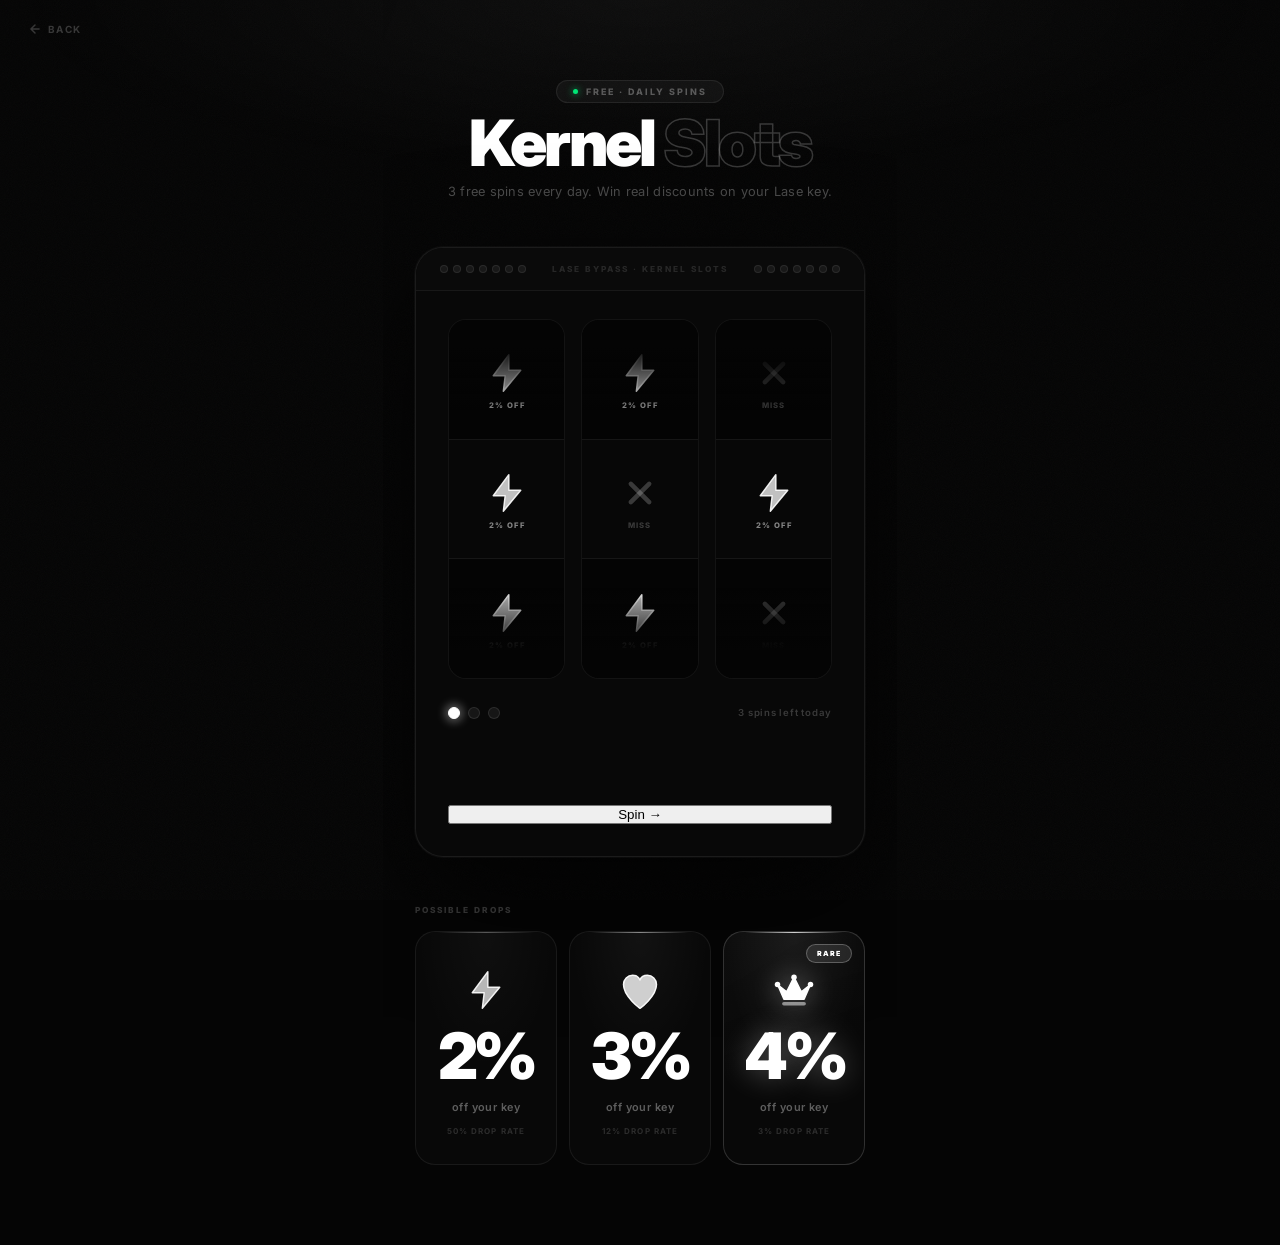
==== spin.html @ be1cb2c3 "Add files via upload" ====
<!DOCTYPE html>
<html lang="en">
<head>
  <meta charset="UTF-8"/>
  <meta name="viewport" content="width=device-width, initial-scale=1.0"/>
  <title>Lase Bypass — Daily Spin</title>
  <link rel="preconnect" href="https://fonts.googleapis.com"/>
  <link href="https://fonts.googleapis.com/css2?family=Inter:wght@300;400;500;600;700;800;900&display=swap" rel="stylesheet"/>
  <style>
    *,*::before,*::after{box-sizing:border-box;margin:0;padding:0}
    html,body{min-height:100vh;background:#050505;color:#fff;font-family:'Inter',sans-serif;overflow-x:hidden;
      display:flex;flex-direction:column;align-items:center}

    /* noise */
    body::before{content:'';position:fixed;inset:0;pointer-events:none;z-index:0;opacity:0.028;
      background-image:url("data:image/svg+xml,%3Csvg viewBox='0 0 200 200' xmlns='http://www.w3.org/2000/svg'%3E%3Cfilter id='n'%3E%3CfeTurbulence type='fractalNoise' baseFrequency='0.85' numOctaves='4' stitchTiles='stitch'/%3E%3C/filter%3E%3Crect width='100%25' height='100%25' filter='url(%23n)'/%3E%3C/svg%3E");
      background-size:160px}

    /* subtle top spotlight */
    body::after{content:'';position:fixed;top:0;left:0;right:0;height:50vh;pointer-events:none;z-index:0;
      background:radial-gradient(ellipse 50% 40% at 50% 0%,rgba(255,255,255,0.04) 0%,transparent 100%)}

    .back{position:fixed;top:22px;left:28px;z-index:100;font-size:0.62rem;font-weight:700;
      letter-spacing:0.14em;text-transform:uppercase;color:rgba(255,255,255,0.2);
      text-decoration:none;transition:color 0.2s;display:flex;align-items:center;gap:6px}
    .back:hover{color:#fff}

    .page{position:relative;z-index:1;width:100%;max-width:1000px;
      padding:80px 32px 80px;display:flex;flex-direction:column;align-items:center;gap:48px}

    /* ── HEADER ── */
    .hdr{text-align:center;display:flex;flex-direction:column;align-items:center;gap:10px}
    .hdr-eyebrow{display:inline-flex;align-items:center;gap:8px;
      background:rgba(255,255,255,0.04);border:1px solid rgba(255,255,255,0.08);
      border-radius:999px;padding:5px 16px;
      font-size:0.56rem;font-weight:800;letter-spacing:0.22em;text-transform:uppercase;color:rgba(255,255,255,0.3)}
    .hdr-dot{width:5px;height:5px;border-radius:50%;background:#00e676;
      box-shadow:0 0 7px rgba(0,230,118,0.9);animation:pulse 2s ease infinite}
    @keyframes pulse{0%,100%{opacity:1}50%{opacity:0.3}}
    .hdr-title{font-size:clamp(2.4rem,7vw,4rem);font-weight:900;letter-spacing:-0.05em;line-height:0.95;color:#fff}
    .hdr-title em{font-style:normal;color:transparent;-webkit-text-stroke:1.5px rgba(255,255,255,0.2)}
    .hdr-sub{font-size:0.8rem;color:rgba(255,255,255,0.28);font-weight:400;letter-spacing:0.02em}

    /* ── MACHINE ── */
    .machine{width:100%;background:#080808;border:1px solid rgba(255,255,255,0.08);
      border-radius:28px;overflow:hidden;
      box-shadow:0 0 0 1px rgba(255,255,255,0.03),0 40px 120px rgba(0,0,0,0.7)}

    /* top bar */
    .m-topbar{background:#0a0a0a;border-bottom:1px solid rgba(255,255,255,0.06);
      padding:16px 24px;display:flex;align-items:center;justify-content:space-between}
    .m-lights{display:flex;gap:5px}
    .ml{width:8px;height:8px;border-radius:50%;background:rgba(255,255,255,0.06);
      border:1px solid rgba(255,255,255,0.08);transition:all 0.12s}
    .ml.on{background:#fff;border-color:rgba(255,255,255,0.6);box-shadow:0 0 8px 2px rgba(255,255,255,0.35)}
    .m-topbar-name{font-size:0.52rem;font-weight:800;letter-spacing:0.24em;
      text-transform:uppercase;color:rgba(255,255,255,0.12)}

    /* reels */
    .m-reels-wrap{padding:28px 32px;position:relative}
    .m-reels{display:flex;gap:16px}

    .win-line{position:absolute;top:50%;left:24px;right:24px;height:1px;
      transform:translateY(-50%);pointer-events:none;z-index:10;opacity:0;transition:opacity 0.4s}
    .win-line::before,
    .win-line::after{content:'';position:absolute;inset:0}
    .win-line::before{background:linear-gradient(90deg,transparent,rgba(255,255,255,0.5),transparent)}
    .win-line::after{top:-1px;height:3px;
      background:linear-gradient(90deg,transparent,rgba(255,255,255,0.15),transparent);
      filter:blur(3px)}
    .machine.gwin .win-line{opacity:1}

    /* reel */
    .reel{flex:1;height:360px;background:#040404;
      border:1px solid rgba(255,255,255,0.06);border-radius:18px;overflow:hidden;position:relative}
    .reel::before{content:'';position:absolute;top:0;left:0;right:0;height:90px;
      background:linear-gradient(to bottom,#040404 30%,transparent);z-index:2;pointer-events:none}
    .reel::after{content:'';position:absolute;bottom:0;left:0;right:0;height:90px;
      background:linear-gradient(to top,#040404 30%,transparent);z-index:2;pointer-events:none}
    .reel-hl{position:absolute;top:50%;left:0;right:0;height:120px;transform:translateY(-50%);
      z-index:1;pointer-events:none;
      border-top:1px solid rgba(255,255,255,0.06);border-bottom:1px solid rgba(255,255,255,0.06);
      background:rgba(255,255,255,0.015)}
    .reel-strip{position:absolute;top:0;left:0;right:0;
      display:flex;flex-direction:column;will-change:transform}
    .symbol{height:120px;flex-shrink:0;display:flex;flex-direction:column;
      align-items:center;justify-content:center;gap:6px;padding:0 20px}
    .sym-icon{width:44px;height:44px;display:flex;align-items:center;justify-content:center}
    .sym-icon svg{width:100%;height:100%}
    .sym-txt{font-size:0.48rem;font-weight:800;letter-spacing:0.16em;
      text-transform:uppercase;color:rgba(255,255,255,0.2)}
    .symbol.win2 .sym-txt{color:rgba(255,255,255,0.5)}
    .symbol.win3 .sym-txt{color:rgba(255,255,255,0.5)}
    .symbol.win4 .sym-txt{color:#fff;text-shadow:0 0 10px rgba(255,255,255,0.5)}

    /* machine glow on win */
    .machine.gwin2{box-shadow:0 0 0 1px rgba(255,255,255,0.06),0 0 60px rgba(255,255,255,0.06),0 40px 120px rgba(0,0,0,0.7)}
    .machine.gwin3{box-shadow:0 0 0 1px rgba(255,255,255,0.08),0 0 80px rgba(255,255,255,0.08),0 40px 120px rgba(0,0,0,0.7)}
    .machine.gwin4{box-shadow:0 0 0 1px rgba(255,255,255,0.15),0 0 100px rgba(255,255,255,0.12),0 40px 120px rgba(0,0,0,0.7)}

    /* bottom panel */
    .m-bottom{padding:0 32px 32px;display:flex;flex-direction:column;gap:16px}
    .m-row{display:flex;align-items:center;justify-content:space-between}
    .pips{display:flex;gap:8px}
    .pip{width:12px;height:12px;border-radius:50%;
      background:rgba(255,255,255,0.06);border:1px solid rgba(255,255,255,0.1);transition:all 0.3s}
    .pip.used{background:rgba(255,255,255,0.03);border-color:rgba(255,255,255,0.04)}
    .pip.live{background:#fff;border-color:#fff;box-shadow:0 0 10px 3px rgba(255,255,255,0.35)}
    .m-spins-lbl{font-size:0.6rem;color:rgba(255,255,255,0.2);font-weight:600;letter-spacing:0.08em}

    /* result */
    .result-area{min-height:54px;display:flex;align-items:center;justify-content:center;
      gap:14px;flex-wrap:wrap;text-align:center}
    .res-msg{font-size:1.05rem;font-weight:900;letter-spacing:-0.02em;
      opacity:0;transform:translateY(8px) scale(0.95);
      transition:opacity 0.45s,transform 0.45s}
    .res-msg.show{opacity:1;transform:translateY(0) scale(1)}
    .res-msg.miss{color:rgba(255,255,255,0.22)}
    .res-msg.win2,.res-msg.win3{color:#fff}
    .res-msg.win4{color:#fff;text-shadow:0 0 20px rgba(255,255,255,0.5)}
    .res-code{font-size:0.7rem;font-weight:800;letter-spacing:0.16em;
      padding:7px 18px;border-radius:999px;cursor:pointer;
      border:1px solid rgba(255,255,255,0.2);background:rgba(255,255,255,0.06);
      color:#fff;display:none;opacity:0;transform:translateY(5px);
      transition:opacity 0.4s ease 0.25s,transform 0.4s ease 0.25s,background 0.2s}
    .res-code.show{opacity:1;transform:translateY(0);display:inline-block}
    .res-code:hover{background:rgba(255,255,255,0.12)}

    .res-hint{font-size:0.68rem;color:rgba(255,255,255,0.22);font-weight:500;
      text-align:center;line-height:1.6;display:none;margin-top:2px}
    .res-hint a{color:rgba(255,255,255,0.5);text-decoration:underline;text-underline-offset:3px}
    .res-hint a:hover{color:#fff}
    .res-hint.show{display:block}width:100%;padding:18px;background:#fff;color:#000;border:none;
      border-radius:16px;font-family:'Inter',sans-serif;font-size:0.82rem;font-weight:900;
      letter-spacing:0.12em;text-transform:uppercase;cursor:pointer;
      position:relative;overflow:hidden;
      box-shadow:0 0 30px rgba(255,255,255,0.15);
      transition:opacity 0.2s,transform 0.2s,box-shadow 0.2s;
      animation:btnpulse 3s ease-in-out infinite}
    @keyframes btnpulse{0%,100%{box-shadow:0 0 30px rgba(255,255,255,0.1)}50%{box-shadow:0 0 50px rgba(255,255,255,0.22)}}
    .spin-btn::after{content:'';position:absolute;top:0;left:-100%;width:60%;height:100%;
      background:linear-gradient(90deg,transparent,rgba(0,0,0,0.06),transparent);
      transform:skewX(-20deg);transition:left 0.5s}
    .spin-btn:hover:not(:disabled)::after{left:160%}
    .spin-btn:hover:not(:disabled){transform:translateY(-2px);box-shadow:0 10px 40px rgba(255,255,255,0.25);animation:none}
    .spin-btn:active:not(:disabled){transform:scale(0.98)}
    .spin-btn:disabled{opacity:0.15;cursor:not-allowed;animation:none}

    /* ── DROPS ── */
    .drops{width:100%}
    .drops-lbl{font-size:0.52rem;font-weight:800;letter-spacing:0.24em;text-transform:uppercase;
      color:rgba(255,255,255,0.18);margin-bottom:16px}
    .drops-grid{display:grid;grid-template-columns:repeat(3,1fr);gap:12px}

    .dcard{position:relative;overflow:hidden;border-radius:20px;
      background:#080808;border:1px solid rgba(255,255,255,0.07);
      padding:36px 20px 28px;display:flex;flex-direction:column;align-items:center;gap:12px;
      transition:transform 0.35s cubic-bezier(0.16,1,0.3,1),border-color 0.3s,box-shadow 0.3s;
      cursor:default}
    .dcard:hover{transform:translateY(-6px)}

    /* top glow line */
    .dcard::before{content:'';position:absolute;top:0;left:15%;right:15%;height:1px;border-radius:999px}
    /* inner radial glow */
    .dcard::after{content:'';position:absolute;top:0;left:0;right:0;height:140px;pointer-events:none;opacity:0.6}

    /* tier 1 — common */
    .dcard-1::before{background:linear-gradient(90deg,transparent,rgba(255,255,255,0.3),transparent)}
    .dcard-1::after{background:radial-gradient(ellipse at 50% 0%,rgba(255,255,255,0.05) 0%,transparent 70%)}
    .dcard-1:hover{border-color:rgba(255,255,255,0.18);box-shadow:0 20px 60px rgba(255,255,255,0.04)}

    /* tier 2 — uncommon */
    .dcard-2::before{background:linear-gradient(90deg,transparent,rgba(255,255,255,0.5),transparent)}
    .dcard-2::after{background:radial-gradient(ellipse at 50% 0%,rgba(255,255,255,0.07) 0%,transparent 70%)}
    .dcard-2:hover{border-color:rgba(255,255,255,0.24);box-shadow:0 20px 60px rgba(255,255,255,0.06)}

    /* tier 3 — rare */
    .dcard-3{border-color:rgba(255,255,255,0.16);
      background:linear-gradient(160deg,rgba(255,255,255,0.04) 0%,#080808 55%)}
    .dcard-3::before{background:linear-gradient(90deg,transparent,rgba(255,255,255,0.8),transparent)}
    .dcard-3::after{background:radial-gradient(ellipse at 50% 0%,rgba(255,255,255,0.1) 0%,transparent 70%)}
    .dcard-3:hover{border-color:rgba(255,255,255,0.4);box-shadow:0 20px 80px rgba(255,255,255,0.1)}

    .rare-pill{position:absolute;top:12px;right:12px;z-index:2;
      font-size:0.44rem;font-weight:900;letter-spacing:0.14em;text-transform:uppercase;
      color:#fff;background:rgba(255,255,255,0.1);border:1px solid rgba(255,255,255,0.25);
      border-radius:999px;padding:4px 10px}

    .d-icon{position:relative;z-index:1;width:44px;height:44px;
      display:flex;align-items:center;justify-content:center}
    .d-icon svg{width:100%;height:100%}
    .dcard-3 .d-icon{filter:drop-shadow(0 0 14px rgba(255,255,255,0.4))}

    .d-pct{font-size:4rem;font-weight:900;letter-spacing:-0.07em;line-height:1;
      color:#fff;position:relative;z-index:1}
    .dcard-3 .d-pct{text-shadow:0 0 30px rgba(255,255,255,0.3)}

    .d-lbl{font-size:0.68rem;font-weight:600;color:rgba(255,255,255,0.35);
      letter-spacing:0.04em;position:relative;z-index:1}
    .d-odds{font-size:0.5rem;font-weight:700;letter-spacing:0.14em;text-transform:uppercase;
      color:rgba(255,255,255,0.15);position:relative;z-index:1}

    /* ── TOAST ── */
    .toast{position:fixed;bottom:28px;left:50%;transform:translateX(-50%) translateY(16px);
      background:#0d0d0d;border:1px solid rgba(255,255,255,0.1);
      backdrop-filter:blur(20px);border-radius:999px;padding:10px 26px;
      font-size:0.7rem;font-weight:700;color:#fff;letter-spacing:0.08em;
      opacity:0;transition:opacity 0.3s,transform 0.3s;pointer-events:none;z-index:999}
    .toast.show{opacity:1;transform:translateX(-50%) translateY(0)}

    /* ── BURST ── */
    .burst{position:fixed;inset:0;pointer-events:none;z-index:500;overflow:hidden}
    .bp{position:absolute;border-radius:50%;
      animation:bpanim 1s ease forwards}
    @keyframes bpanim{0%{opacity:1;transform:translate(0,0) scale(1)}100%{opacity:0;transform:translate(var(--dx),var(--dy)) scale(0)}}
  </style>
</head>
<body>

<a href="index.html" class="back">
  <svg width="14" height="14" viewBox="0 0 24 24" fill="none" stroke="currentColor" stroke-width="2.5" stroke-linecap="round"><path d="M19 12H5M5 12l7-7M5 12l7 7"/></svg>
  Back
</a>
<div class="toast" id="toast"></div>
<div class="burst" id="burst"></div>

<div class="page">

  <div class="hdr">
    <div class="hdr-eyebrow"><span class="hdr-dot"></span>Free · Daily Spins</div>
    <div class="hdr-title">Kernel <em>Slots</em></div>
    <div class="hdr-sub">3 free spins every day. Win real discounts on your Lase key.</div>
  </div>

  <div class="machine" id="machine" style="max-width:860px;width:100%">
    <div class="m-topbar">
      <div class="m-lights" id="lb1">
        <div class="ml"></div><div class="ml"></div><div class="ml"></div>
        <div class="ml"></div><div class="ml"></div><div class="ml"></div><div class="ml"></div>
      </div>
      <div class="m-topbar-name">Lase Bypass · Kernel Slots</div>
      <div class="m-lights" id="lb2">
        <div class="ml"></div><div class="ml"></div><div class="ml"></div>
        <div class="ml"></div><div class="ml"></div><div class="ml"></div><div class="ml"></div>
      </div>
    </div>

    <div class="m-reels-wrap">
      <div class="win-line"></div>
      <div class="m-reels" id="reelsRow"></div>
    </div>

    <div class="m-bottom">
      <div class="m-row">
        <div class="pips" id="pips"></div>
        <div class="m-spins-lbl" id="spinsLbl">3 spins left today</div>
      </div>
      <div class="result-area">
        <div class="res-msg" id="resMsg"></div>
        <div class="res-code" id="resCode" onclick="copyCode()"></div>
        <div class="res-hint" id="resHint"></div>
      </div>
      <button class="spin-btn" id="spinBtn" disabled>Spin →</button>
    </div>
  </div>

  <!-- drops -->
  <div class="drops">
    <div class="drops-lbl">Possible Drops</div>
    <div class="drops-grid">

      <div class="dcard dcard-1">
        <div class="d-icon">
          <svg viewBox="0 0 24 24" fill="none">
            <path d="M13 2L4.5 13.5H11L10 22L19.5 10.5H13Z" fill="rgba(255,255,255,0.7)" stroke="rgba(255,255,255,0.9)" stroke-width="0.8" stroke-linejoin="round"/>
          </svg>
        </div>
        <div class="d-pct">2%</div>
        <div class="d-lbl">off your key</div>
        <div class="d-odds">50% drop rate</div>
      </div>

      <div class="dcard dcard-2">
        <div class="d-icon">
          <svg viewBox="0 0 24 24" fill="none">
            <path d="M12 22C12 22 3 15.5 3 9C3 6.2 5.2 4 8 4C10 4 11.5 5.2 12 6.5C12.5 5.2 14 4 16 4C18.8 4 21 6.2 21 9C21 15.5 12 22 12 22Z" fill="rgba(255,255,255,0.8)" stroke="rgba(255,255,255,0.95)" stroke-width="0.8" stroke-linejoin="round"/>
          </svg>
        </div>
        <div class="d-pct">3%</div>
        <div class="d-lbl">off your key</div>
        <div class="d-odds">12% drop rate</div>
      </div>

      <div class="dcard dcard-3">
        <div class="rare-pill">Rare</div>
        <div class="d-icon">
          <svg viewBox="0 0 24 24" fill="none">
            <path d="M3 9L6.5 17H17.5L21 9L16 13L12 5L8 13L3 9Z" fill="#fff" stroke="#fff" stroke-width="0.8" stroke-linejoin="round"/>
            <rect x="5.5" y="18.5" width="13" height="2" rx="1" fill="rgba(255,255,255,0.5)"/>
            <circle cx="3" cy="9" r="1.5" fill="#fff"/>
            <circle cx="21" cy="9" r="1.5" fill="#fff"/>
            <circle cx="12" cy="5" r="1.5" fill="#fff"/>
          </svg>
        </div>
        <div class="d-pct">4%</div>
        <div class="d-lbl">off your key</div>
        <div class="d-odds">3% drop rate</div>
      </div>

    </div>
  </div>

</div>

<script>
const KEY='lase_slot_v4',MAX=3,SH=120;
const CODES={win2:'LASE2-',win3:'LASE3-',win4:'LASE4-'};

function genCode(type){
  const chars='ABCDEFGHJKLMNPQRSTUVWXYZ23456789';
  let id='';for(let i=0;i<6;i++)id+=chars[Math.floor(Math.random()*chars.length)];
  return CODES[type]+id;
}

/* SVG icons */
const ICO={
  miss:'<svg viewBox="0 0 24 24" fill="none" width="30" height="30"><line x1="7" y1="7" x2="17" y2="17" stroke="rgba(255,255,255,0.2)" stroke-width="2.5" stroke-linecap="round"/><line x1="17" y1="7" x2="7" y2="17" stroke="rgba(255,255,255,0.2)" stroke-width="2.5" stroke-linecap="round"/></svg>',
  win2:'<svg viewBox="0 0 24 24" fill="none" width="32" height="32"><path d="M13 2L4.5 13.5H11L10 22L19.5 10.5H13Z" fill="rgba(255,255,255,0.75)" stroke="rgba(255,255,255,0.9)" stroke-width="0.8" stroke-linejoin="round"/></svg>',
  win3:'<svg viewBox="0 0 24 24" fill="none" width="32" height="32"><path d="M12 22C12 22 3 15.5 3 9C3 6.2 5.2 4 8 4C10 4 11.5 5.2 12 6.5C12.5 5.2 14 4 16 4C18.8 4 21 6.2 21 9C21 15.5 12 22 12 22Z" fill="rgba(255,255,255,0.8)" stroke="rgba(255,255,255,0.95)" stroke-width="0.8" stroke-linejoin="round"/></svg>',
  win4:'<svg viewBox="0 0 24 24" fill="none" width="36" height="36"><path d="M3 9L6.5 17H17.5L21 9L16 13L12 5L8 13L3 9Z" fill="#fff" stroke="#fff" stroke-width="0.8" stroke-linejoin="round"/><rect x="5.5" y="18.5" width="13" height="2" rx="1" fill="rgba(255,255,255,0.5)"/><circle cx="3" cy="9" r="1.5" fill="#fff"/><circle cx="21" cy="9" r="1.5" fill="#fff"/><circle cx="12" cy="5" r="1.5" fill="#fff"/></svg>'
};

const SYMS=[
  {type:'miss',ico:ICO.miss,txt:'Miss',  w:35},
  {type:'win2',ico:ICO.win2,txt:'2% OFF',w:50},
  {type:'win3',ico:ICO.win3,txt:'3% OFF',w:12},
  {type:'win4',ico:ICO.win4,txt:'4% OFF',w:3},
];

function pick(){
  const t=SYMS.reduce((s,x)=>s+x.w,0);let r=Math.random()*t;
  for(const s of SYMS){r-=s.w;if(r<=0)return s;}return SYMS[0];
}
function mkStrip(fc=null){
  const a=[];for(let i=0;i<34;i++)a.push(pick());
  if(fc)a[17]=fc;return a;
}
function getState(){
  const today=new Date().toDateString(),raw=localStorage.getItem(KEY);
  if(raw){const d=JSON.parse(raw);if(d.date===today)return d;}
  const s={date:today,spinsUsed:0};localStorage.setItem(KEY,JSON.stringify(s));return s;
}
function save(s){localStorage.setItem(KEY,JSON.stringify(s));}

const machine=document.getElementById('machine');
const reelsRow=document.getElementById('reelsRow');
const spinBtn=document.getElementById('spinBtn');
const pipsEl=document.getElementById('pips');
const spinsLbl=document.getElementById('spinsLbl');
const lb1=document.getElementById('lb1');
const lb2=document.getElementById('lb2');
let reelEls=[],spinning=false,lastCode=null;

function mkSymEl(sym){
  const el=document.createElement('div');el.className=`symbol ${sym.type}`;
  el.innerHTML=`<div class="sym-icon">${sym.ico}</div><div class="sym-txt">${sym.txt}</div>`;
  return el;
}

function buildReels(){
  reelsRow.innerHTML='';reelEls=[];
  for(let r=0;r<3;r++){
    const reel=document.createElement('div');reel.className='reel';
    reel.innerHTML='<div class="reel-hl"></div>';
    const strip=document.createElement('div');strip.className='reel-strip';
    mkStrip().forEach(s=>strip.appendChild(mkSymEl(s)));
    reel.appendChild(strip);reelsRow.appendChild(reel);reelEls.push(strip);
  }
}

function spinReel(idx,fc,delay){
  return new Promise(res=>{
    const strip=reelEls[idx];
    const s=mkStrip(fc);
    strip.innerHTML='';s.forEach(sym=>strip.appendChild(mkSymEl(sym)));
    strip.style.transition='none';strip.style.transform='translateY(0)';
    const endY=-(16*SH);
    setTimeout(()=>{
      strip.style.transition=`transform ${1.55+idx*0.3}s cubic-bezier(0.1,0.85,0.2,1)`;
      strip.style.transform=`translateY(${endY}px)`;
      setTimeout(res,(1.55+idx*0.3)*1000+120);
    },delay);
  });
}

function allLights(on){
  [lb1,lb2].forEach(bar=>{
    bar.querySelectorAll('.ml').forEach((l,i)=>{
      l.className='ml'+(on?' on':'');
    });
  });
}
function chaseLights(speed=80){
  let f=0;
  const lights=[...lb1.querySelectorAll('.ml'),...lb2.querySelectorAll('.ml')];
  return setInterval(()=>{
    lights.forEach((l,i)=>{l.className='ml'+(i===f%lights.length?' on':'')});f++;
  },speed);
}

async function doSpin(){
  if(spinning)return;
  const st=getState();if(st.spinsUsed>=MAX)return;
  spinning=true;spinBtn.disabled=true;
  machine.className='machine';
  const rm=document.getElementById('resMsg'),rc=document.getElementById('resCode');
  rm.className='res-msg';rm.textContent='';
  rc.className='res-code';rc.style.display='none';lastCode=null;
  const rh=document.getElementById('resHint');rh.className='res-hint';
  allLights(false);

  const result=pick(),isWin=result.type!=='miss';
  const centers=[0,1,2].map(i=>{
    if(isWin)return result;
    const others=SYMS.filter(s=>s.type!=='miss');
    return i===0?SYMS[0]:others[i%others.length];
  });
  if(!isWin){centers[0]=SYMS[0];centers[1]=SYMS[1];centers[2]=SYMS[0];}

  buildReels();
  const li=chaseLights(90);

  await Promise.all([spinReel(0,centers[0],0),spinReel(1,centers[1],200),spinReel(2,centers[2],400)]);
  clearInterval(li);

  if(isWin){allLights(true);}else{allLights(false);}

  st.spinsUsed++;save(st);updateUI(st);
  showResult(result,isWin);spinning=false;
}

function showResult(sym,isWin){
  const rm=document.getElementById('resMsg'),rc=document.getElementById('resCode');
  if(!isWin){
    rm.className='res-msg miss';rm.textContent='No match — spin again';
  } else {
    const pct=sym.type==='win2'?'2%':sym.type==='win3'?'3%':'4%';
    rm.className=`res-msg ${sym.type}`;rm.textContent=`You won ${pct} off your key!`;
    machine.classList.add(`g${sym.type}`);
    lastCode=genCode(sym.type);
    // Save to localStorage so pricing page can read it
    const discount=sym.type==='win2'?2:sym.type==='win3'?3:4;
    localStorage.setItem('lase_coupon',JSON.stringify({code:lastCode,discount,ts:Date.now()}));
    rc.className=`res-code show`;rc.style.display='inline-block';
    rc.textContent=`${lastCode} — copy`;
    const rh=document.getElementById('resHint');
    rh.className='res-hint show';
    rh.innerHTML=`Code saved! Go to <a href="index.html#pricing">Pricing</a> and apply it at checkout — valid 24h.`;
    burst();
  }
  setTimeout(()=>rm.classList.add('show'),60);
}

function burst(){
  const B=document.getElementById('burst');B.innerHTML='';
  const cx=window.innerWidth/2,cy=window.innerHeight*0.42;
  for(let i=0;i<40;i++){
    const p=document.createElement('div');p.className='bp';
    const a=(i/40)*360,d=100+Math.random()*160;
    const sz=3+Math.random()*5;
    p.style.cssText=`left:${cx}px;top:${cy}px;width:${sz}px;height:${sz}px;
      background:rgba(255,255,255,${0.4+Math.random()*0.4});
      --dx:${Math.cos(a*Math.PI/180)*d}px;--dy:${Math.sin(a*Math.PI/180)*d}px;
      animation-delay:${Math.random()*0.06}s`;
    B.appendChild(p);
  }
  setTimeout(()=>B.innerHTML='',1100);
}

function copyCode(){
  if(!lastCode)return;
  navigator.clipboard.writeText(lastCode).then(()=>{
    const t=document.getElementById('toast');
    t.textContent=`✓  ${lastCode} copied`;t.classList.add('show');
    setTimeout(()=>t.classList.remove('show'),2200);
  });
}

function updateUI(st){
  const left=MAX-st.spinsUsed;
  spinBtn.disabled=left<=0||spinning;
  pipsEl.innerHTML='';
  for(let i=0;i<MAX;i++){
    const d=document.createElement('div');
    d.className='pip'+(i<st.spinsUsed?' used':i===st.spinsUsed?' live':'');
    pipsEl.appendChild(d);
  }
  spinsLbl.textContent=left>0?`${left} spin${left!==1?'s':''} left today`:'Come back tomorrow';
}

buildReels();
const s0=getState();updateUI(s0);
spinBtn.addEventListener('click',doSpin);
</script>
</body>
</html>
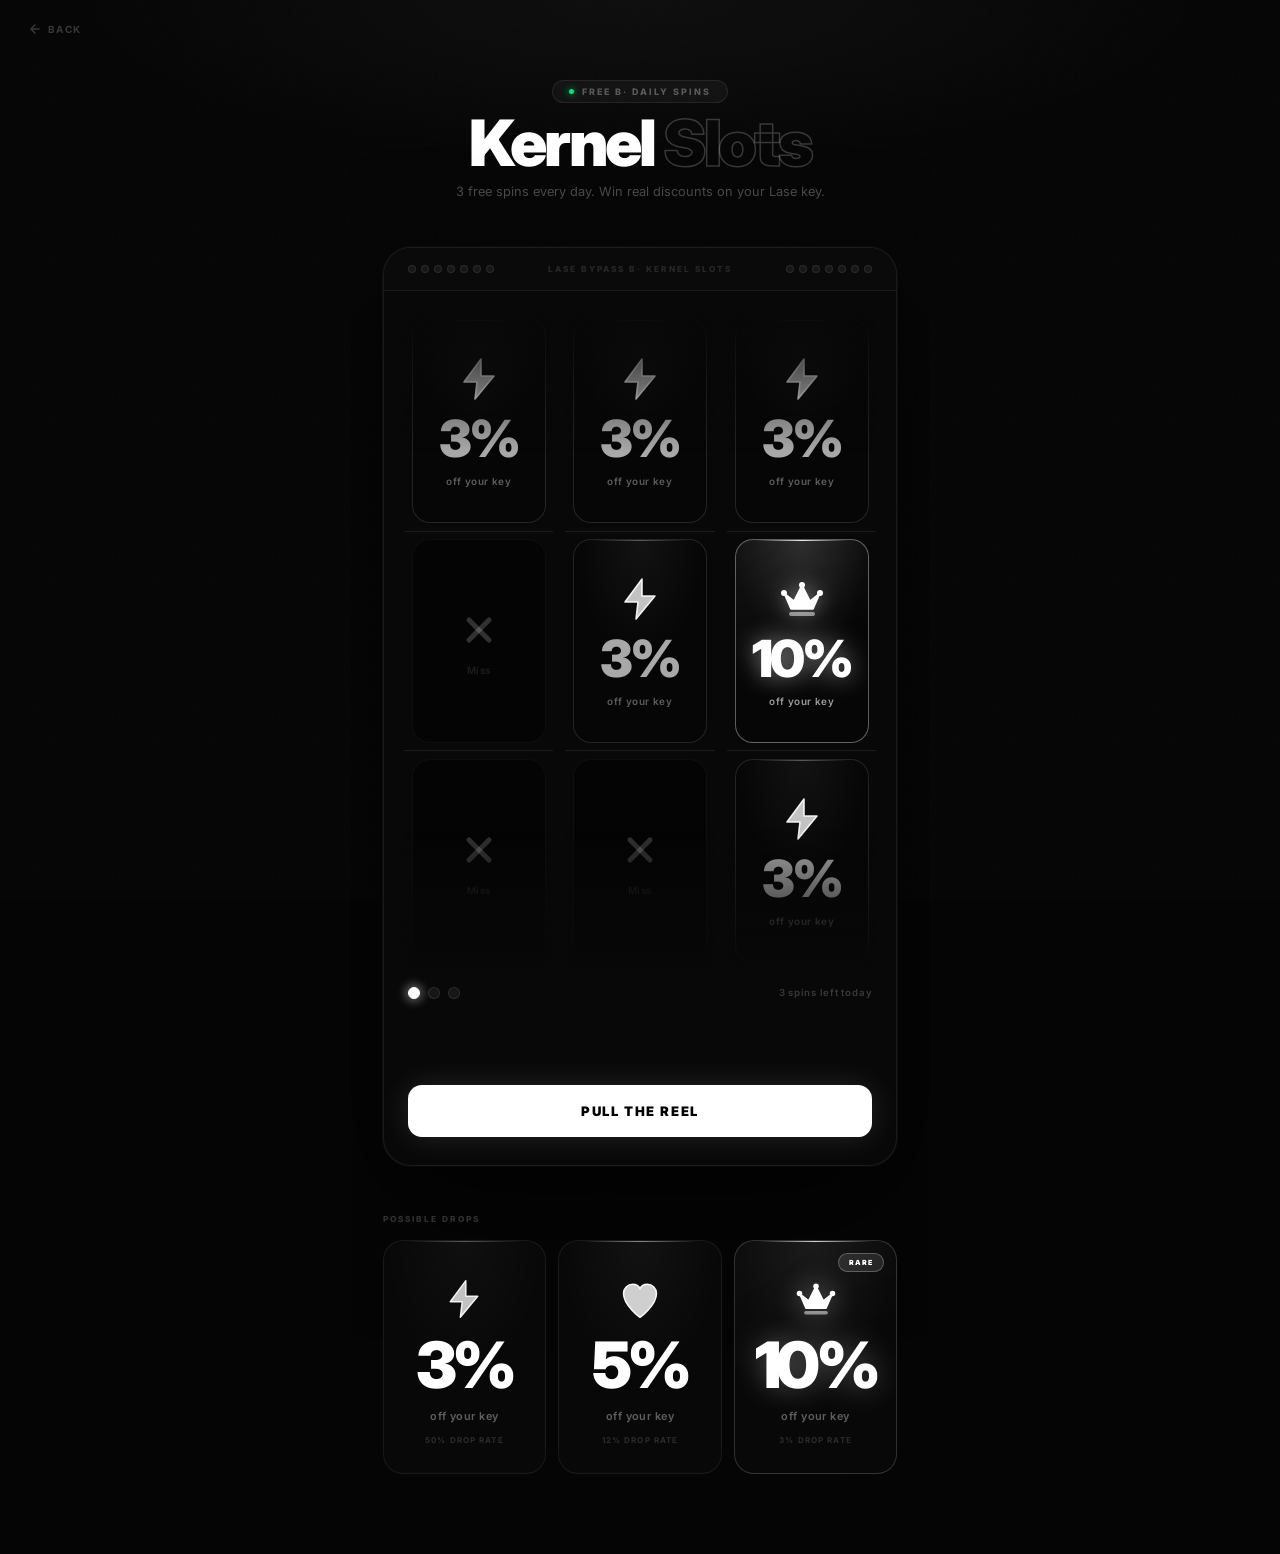
==== commit 423654b9: "Add files via upload" ====
--- a/spin.html
+++ b/spin.html
@@ -1,52 +1,46 @@
-<!DOCTYPE html>
+﻿<!DOCTYPE html>
 <html lang="en">
 <head>
   <meta charset="UTF-8"/>
   <meta name="viewport" content="width=device-width, initial-scale=1.0"/>
-  <title>Lase Bypass — Daily Spin</title>
+  <title>Lase Bypass β€” Daily Spin</title>
   <link rel="preconnect" href="https://fonts.googleapis.com"/>
   <link href="https://fonts.googleapis.com/css2?family=Inter:wght@300;400;500;600;700;800;900&display=swap" rel="stylesheet"/>
   <style>
     *,*::before,*::after{box-sizing:border-box;margin:0;padding:0}
-    html,body{min-height:100vh;background:#050505;color:#fff;font-family:'Inter',sans-serif;overflow-x:hidden;
-      display:flex;flex-direction:column;align-items:center}
-
-    /* noise */
+    html,body{min-height:100vh;background:#050505;color:#fff;font-family:'Inter',sans-serif;
+      overflow-x:hidden;display:flex;flex-direction:column;align-items:center}
     body::before{content:'';position:fixed;inset:0;pointer-events:none;z-index:0;opacity:0.028;
       background-image:url("data:image/svg+xml,%3Csvg viewBox='0 0 200 200' xmlns='http://www.w3.org/2000/svg'%3E%3Cfilter id='n'%3E%3CfeTurbulence type='fractalNoise' baseFrequency='0.85' numOctaves='4' stitchTiles='stitch'/%3E%3C/filter%3E%3Crect width='100%25' height='100%25' filter='url(%23n)'/%3E%3C/svg%3E");
       background-size:160px}
-
-    /* subtle top spotlight */
     body::after{content:'';position:fixed;top:0;left:0;right:0;height:50vh;pointer-events:none;z-index:0;
       background:radial-gradient(ellipse 50% 40% at 50% 0%,rgba(255,255,255,0.04) 0%,transparent 100%)}
-
     .back{position:fixed;top:22px;left:28px;z-index:100;font-size:0.62rem;font-weight:700;
       letter-spacing:0.14em;text-transform:uppercase;color:rgba(255,255,255,0.2);
       text-decoration:none;transition:color 0.2s;display:flex;align-items:center;gap:6px}
     .back:hover{color:#fff}
-
-    .page{position:relative;z-index:1;width:100%;max-width:1000px;
+    .page{position:relative;z-index:1;width:100%;max-width:960px;
       padding:80px 32px 80px;display:flex;flex-direction:column;align-items:center;gap:48px}
-
-    /* ── HEADER ── */
     .hdr{text-align:center;display:flex;flex-direction:column;align-items:center;gap:10px}
     .hdr-eyebrow{display:inline-flex;align-items:center;gap:8px;
       background:rgba(255,255,255,0.04);border:1px solid rgba(255,255,255,0.08);
-      border-radius:999px;padding:5px 16px;
-      font-size:0.56rem;font-weight:800;letter-spacing:0.22em;text-transform:uppercase;color:rgba(255,255,255,0.3)}
+      border-radius:999px;padding:5px 16px;font-size:0.56rem;font-weight:800;
+      letter-spacing:0.22em;text-transform:uppercase;color:rgba(255,255,255,0.3)}
     .hdr-dot{width:5px;height:5px;border-radius:50%;background:#00e676;
       box-shadow:0 0 7px rgba(0,230,118,0.9);animation:pulse 2s ease infinite}
     @keyframes pulse{0%,100%{opacity:1}50%{opacity:0.3}}
-    .hdr-title{font-size:clamp(2.4rem,7vw,4rem);font-weight:900;letter-spacing:-0.05em;line-height:0.95;color:#fff}
+    .hdr-title{font-size:clamp(2.4rem,7vw,4rem);font-weight:900;letter-spacing:-0.05em;
+      line-height:0.95;color:#fff}
     .hdr-title em{font-style:normal;color:transparent;-webkit-text-stroke:1.5px rgba(255,255,255,0.2)}
-    .hdr-sub{font-size:0.8rem;color:rgba(255,255,255,0.28);font-weight:400;letter-spacing:0.02em}
-
-    /* ── MACHINE ── */
+    .hdr-sub{font-size:0.8rem;color:rgba(255,255,255,0.28);font-weight:400}
+
+
+    /* MACHINE */
     .machine{width:100%;background:#080808;border:1px solid rgba(255,255,255,0.08);
       border-radius:28px;overflow:hidden;
-      box-shadow:0 0 0 1px rgba(255,255,255,0.03),0 40px 120px rgba(0,0,0,0.7)}
-
-    /* top bar */
+      box-shadow:0 0 0 1px rgba(255,255,255,0.03),0 40px 120px rgba(0,0,0,0.7);
+      transition:box-shadow 0.5s}
+    .machine.gwin{box-shadow:0 0 0 1px rgba(255,255,255,0.1),0 0 80px rgba(255,255,255,0.08),0 40px 120px rgba(0,0,0,0.7)}
     .m-topbar{background:#0a0a0a;border-bottom:1px solid rgba(255,255,255,0.06);
       padding:16px 24px;display:flex;align-items:center;justify-content:space-between}
     .m-lights{display:flex;gap:5px}
@@ -55,86 +49,94 @@
     .ml.on{background:#fff;border-color:rgba(255,255,255,0.6);box-shadow:0 0 8px 2px rgba(255,255,255,0.35)}
     .m-topbar-name{font-size:0.52rem;font-weight:800;letter-spacing:0.24em;
       text-transform:uppercase;color:rgba(255,255,255,0.12)}
-
-    /* reels */
-    .m-reels-wrap{padding:28px 32px;position:relative}
-    .m-reels{display:flex;gap:16px}
-
-    .win-line{position:absolute;top:50%;left:24px;right:24px;height:1px;
+    /* REELS */
+    .m-reels-wrap{padding:20px 20px 0;position:relative}
+    .win-line{position:absolute;top:50%;left:20px;right:20px;height:1px;
       transform:translateY(-50%);pointer-events:none;z-index:10;opacity:0;transition:opacity 0.4s}
-    .win-line::before,
-    .win-line::after{content:'';position:absolute;inset:0}
-    .win-line::before{background:linear-gradient(90deg,transparent,rgba(255,255,255,0.5),transparent)}
-    .win-line::after{top:-1px;height:3px;
-      background:linear-gradient(90deg,transparent,rgba(255,255,255,0.15),transparent);
-      filter:blur(3px)}
+    .win-line::before{content:'';position:absolute;inset:0;
+      background:linear-gradient(90deg,transparent,rgba(255,255,255,0.5),transparent)}
     .machine.gwin .win-line{opacity:1}
-
-    /* reel */
-    .reel{flex:1;height:360px;background:#040404;
-      border:1px solid rgba(255,255,255,0.06);border-radius:18px;overflow:hidden;position:relative}
-    .reel::before{content:'';position:absolute;top:0;left:0;right:0;height:90px;
-      background:linear-gradient(to bottom,#040404 30%,transparent);z-index:2;pointer-events:none}
-    .reel::after{content:'';position:absolute;bottom:0;left:0;right:0;height:90px;
-      background:linear-gradient(to top,#040404 30%,transparent);z-index:2;pointer-events:none}
-    .reel-hl{position:absolute;top:50%;left:0;right:0;height:120px;transform:translateY(-50%);
-      z-index:1;pointer-events:none;
-      border-top:1px solid rgba(255,255,255,0.06);border-bottom:1px solid rgba(255,255,255,0.06);
-      background:rgba(255,255,255,0.015)}
-    .reel-strip{position:absolute;top:0;left:0;right:0;
-      display:flex;flex-direction:column;will-change:transform}
-    .symbol{height:120px;flex-shrink:0;display:flex;flex-direction:column;
-      align-items:center;justify-content:center;gap:6px;padding:0 20px}
-    .sym-icon{width:44px;height:44px;display:flex;align-items:center;justify-content:center}
-    .sym-icon svg{width:100%;height:100%}
-    .sym-txt{font-size:0.48rem;font-weight:800;letter-spacing:0.16em;
-      text-transform:uppercase;color:rgba(255,255,255,0.2)}
-    .symbol.win2 .sym-txt{color:rgba(255,255,255,0.5)}
-    .symbol.win3 .sym-txt{color:rgba(255,255,255,0.5)}
-    .symbol.win4 .sym-txt{color:#fff;text-shadow:0 0 10px rgba(255,255,255,0.5)}
-
-    /* machine glow on win */
-    .machine.gwin2{box-shadow:0 0 0 1px rgba(255,255,255,0.06),0 0 60px rgba(255,255,255,0.06),0 40px 120px rgba(0,0,0,0.7)}
-    .machine.gwin3{box-shadow:0 0 0 1px rgba(255,255,255,0.08),0 0 80px rgba(255,255,255,0.08),0 40px 120px rgba(0,0,0,0.7)}
-    .machine.gwin4{box-shadow:0 0 0 1px rgba(255,255,255,0.15),0 0 100px rgba(255,255,255,0.12),0 40px 120px rgba(0,0,0,0.7)}
-
-    /* bottom panel */
-    .m-bottom{padding:0 32px 32px;display:flex;flex-direction:column;gap:16px}
+    .m-reels{display:flex;gap:12px}
+    .reel{flex:1;background:transparent;overflow:hidden;position:relative;
+      border-radius:20px;height:660px}
+    .reel::before{content:'';position:absolute;top:0;left:0;right:0;height:140px;
+      background:linear-gradient(to bottom,#080808,transparent);z-index:4;pointer-events:none}
+    .reel::after{content:'';position:absolute;bottom:0;left:0;right:0;height:140px;
+      background:linear-gradient(to top,#080808,transparent);z-index:4;pointer-events:none}
+    .reel-hl{position:absolute;top:50%;left:0;right:0;height:220px;transform:translateY(-50%);
+      z-index:3;pointer-events:none;
+      border-top:1px solid rgba(255,255,255,0.08);
+      border-bottom:1px solid rgba(255,255,255,0.08)}
+    .reel-strip{position:absolute;top:0;left:0;right:0;display:flex;flex-direction:column;will-change:transform}
+    /* SYMBOL β€” big drop card */
+    .symbol{height:220px;flex-shrink:0;padding:8px;display:flex}
+    .sym-card{flex:1;border-radius:18px;border:1px solid rgba(255,255,255,0.07);
+      background:#060606;display:flex;flex-direction:column;
+      align-items:center;justify-content:center;gap:10px;
+      position:relative;overflow:hidden;transition:border-color 0.3s}
+    .sym-card::before{content:'';position:absolute;top:0;left:15%;right:15%;height:1px;
+      border-radius:999px}
+    .sym-card::after{content:'';position:absolute;top:0;left:0;right:0;height:120px;
+      pointer-events:none;opacity:0}
+    .sym-ico{width:48px;height:48px;display:flex;align-items:center;justify-content:center}
+    .sym-ico svg{width:100%;height:100%}
+    .sym-pct{font-size:3.2rem;font-weight:900;letter-spacing:-0.06em;line-height:1;
+      color:rgba(255,255,255,0.15)}
+    .sym-lbl{font-size:0.62rem;font-weight:600;color:rgba(255,255,255,0.2);letter-spacing:0.04em}
+    .symbol.miss .sym-card{border-color:rgba(255,255,255,0.04);background:#040404}
+    .symbol.miss .sym-pct{color:rgba(255,255,255,0.08)}
+    .symbol.miss .sym-lbl{color:rgba(255,255,255,0.1)}
+    .symbol.win2 .sym-card{border-color:rgba(255,255,255,0.12)}
+    .symbol.win2 .sym-card::before{background:linear-gradient(90deg,transparent,rgba(255,255,255,0.3),transparent)}
+    .symbol.win2 .sym-card::after{background:radial-gradient(ellipse at 50% 0%,rgba(255,255,255,0.05) 0%,transparent 70%);opacity:1}
+    .symbol.win2 .sym-pct{color:rgba(255,255,255,0.65)}
+    .symbol.win2 .sym-lbl{color:rgba(255,255,255,0.35)}
+    .symbol.win3 .sym-card{border-color:rgba(255,255,255,0.18)}
+    .symbol.win3 .sym-card::before{background:linear-gradient(90deg,transparent,rgba(255,255,255,0.5),transparent)}
+    .symbol.win3 .sym-card::after{background:radial-gradient(ellipse at 50% 0%,rgba(255,255,255,0.07) 0%,transparent 70%);opacity:1}
+    .symbol.win3 .sym-pct{color:rgba(255,255,255,0.82)}
+    .symbol.win3 .sym-lbl{color:rgba(255,255,255,0.45)}
+    .symbol.win4 .sym-card{border-color:rgba(255,255,255,0.35);
+      background:linear-gradient(160deg,rgba(255,255,255,0.05) 0%,#060606 55%)}
+    .symbol.win4 .sym-card::before{background:linear-gradient(90deg,transparent,rgba(255,255,255,0.9),transparent)}
+    .symbol.win4 .sym-card::after{background:radial-gradient(ellipse at 50% 0%,rgba(255,255,255,0.12) 0%,transparent 70%);opacity:1}
+    .symbol.win4 .sym-pct{color:#fff;text-shadow:0 0 24px rgba(255,255,255,0.5)}
+    .symbol.win4 .sym-lbl{color:rgba(255,255,255,0.6)}
+    .symbol.win4 .sym-ico{filter:drop-shadow(0 0 10px rgba(255,255,255,0.4))}
+
+
+    /* BOTTOM PANEL */
+    .m-bottom{padding:16px 24px 28px;display:flex;flex-direction:column;gap:16px}
     .m-row{display:flex;align-items:center;justify-content:space-between}
     .pips{display:flex;gap:8px}
-    .pip{width:12px;height:12px;border-radius:50%;
-      background:rgba(255,255,255,0.06);border:1px solid rgba(255,255,255,0.1);transition:all 0.3s}
+    .pip{width:12px;height:12px;border-radius:50%;background:rgba(255,255,255,0.06);
+      border:1px solid rgba(255,255,255,0.1);transition:all 0.3s}
     .pip.used{background:rgba(255,255,255,0.03);border-color:rgba(255,255,255,0.04)}
     .pip.live{background:#fff;border-color:#fff;box-shadow:0 0 10px 3px rgba(255,255,255,0.35)}
     .m-spins-lbl{font-size:0.6rem;color:rgba(255,255,255,0.2);font-weight:600;letter-spacing:0.08em}
-
-    /* result */
     .result-area{min-height:54px;display:flex;align-items:center;justify-content:center;
       gap:14px;flex-wrap:wrap;text-align:center}
     .res-msg{font-size:1.05rem;font-weight:900;letter-spacing:-0.02em;
-      opacity:0;transform:translateY(8px) scale(0.95);
-      transition:opacity 0.45s,transform 0.45s}
+      opacity:0;transform:translateY(8px) scale(0.95);transition:opacity 0.45s,transform 0.45s}
     .res-msg.show{opacity:1;transform:translateY(0) scale(1)}
     .res-msg.miss{color:rgba(255,255,255,0.22)}
-    .res-msg.win2,.res-msg.win3{color:#fff}
-    .res-msg.win4{color:#fff;text-shadow:0 0 20px rgba(255,255,255,0.5)}
-    .res-code{font-size:0.7rem;font-weight:800;letter-spacing:0.16em;
-      padding:7px 18px;border-radius:999px;cursor:pointer;
-      border:1px solid rgba(255,255,255,0.2);background:rgba(255,255,255,0.06);
-      color:#fff;display:none;opacity:0;transform:translateY(5px);
+    .res-msg.win2,.res-msg.win3,.res-msg.win4{color:#fff}
+    .res-code{font-size:0.7rem;font-weight:800;letter-spacing:0.16em;padding:7px 18px;
+      border-radius:999px;cursor:pointer;border:1px solid rgba(255,255,255,0.2);
+      background:rgba(255,255,255,0.06);color:#fff;display:none;opacity:0;
+      transform:translateY(5px);
       transition:opacity 0.4s ease 0.25s,transform 0.4s ease 0.25s,background 0.2s}
     .res-code.show{opacity:1;transform:translateY(0);display:inline-block}
     .res-code:hover{background:rgba(255,255,255,0.12)}
-
     .res-hint{font-size:0.68rem;color:rgba(255,255,255,0.22);font-weight:500;
       text-align:center;line-height:1.6;display:none;margin-top:2px}
     .res-hint a{color:rgba(255,255,255,0.5);text-decoration:underline;text-underline-offset:3px}
     .res-hint a:hover{color:#fff}
-    .res-hint.show{display:block}width:100%;padding:18px;background:#fff;color:#000;border:none;
-      border-radius:16px;font-family:'Inter',sans-serif;font-size:0.82rem;font-weight:900;
-      letter-spacing:0.12em;text-transform:uppercase;cursor:pointer;
-      position:relative;overflow:hidden;
-      box-shadow:0 0 30px rgba(255,255,255,0.15);
+    .res-hint.show{display:block}
+    .spin-btn{width:100%;padding:18px;background:#fff;color:#000;border:none;
+      border-radius:14px;font-family:'Inter',sans-serif;font-size:0.82rem;font-weight:900;
+      letter-spacing:0.12em;text-transform:uppercase;cursor:pointer;position:relative;
+      overflow:hidden;box-shadow:0 0 30px rgba(255,255,255,0.12);
       transition:opacity 0.2s,transform 0.2s,box-shadow 0.2s;
       animation:btnpulse 3s ease-in-out infinite}
     @keyframes btnpulse{0%,100%{box-shadow:0 0 30px rgba(255,255,255,0.1)}50%{box-shadow:0 0 50px rgba(255,255,255,0.22)}}
@@ -142,80 +144,62 @@
       background:linear-gradient(90deg,transparent,rgba(0,0,0,0.06),transparent);
       transform:skewX(-20deg);transition:left 0.5s}
     .spin-btn:hover:not(:disabled)::after{left:160%}
-    .spin-btn:hover:not(:disabled){transform:translateY(-2px);box-shadow:0 10px 40px rgba(255,255,255,0.25);animation:none}
+    .spin-btn:hover:not(:disabled){transform:translateY(-2px);
+      box-shadow:0 10px 40px rgba(255,255,255,0.22);animation:none}
     .spin-btn:active:not(:disabled){transform:scale(0.98)}
-    .spin-btn:disabled{opacity:0.15;cursor:not-allowed;animation:none}
-
-    /* ── DROPS ── */
+    .spin-btn:disabled{opacity:0.35;cursor:not-allowed;animation:none}
+    /* DROPS */
     .drops{width:100%}
     .drops-lbl{font-size:0.52rem;font-weight:800;letter-spacing:0.24em;text-transform:uppercase;
       color:rgba(255,255,255,0.18);margin-bottom:16px}
     .drops-grid{display:grid;grid-template-columns:repeat(3,1fr);gap:12px}
-
-    .dcard{position:relative;overflow:hidden;border-radius:20px;
-      background:#080808;border:1px solid rgba(255,255,255,0.07);
-      padding:36px 20px 28px;display:flex;flex-direction:column;align-items:center;gap:12px;
-      transition:transform 0.35s cubic-bezier(0.16,1,0.3,1),border-color 0.3s,box-shadow 0.3s;
-      cursor:default}
+    .dcard{position:relative;overflow:hidden;border-radius:20px;background:#080808;
+      border:1px solid rgba(255,255,255,0.07);padding:36px 20px 28px;
+      display:flex;flex-direction:column;align-items:center;gap:12px;
+      transition:transform 0.35s cubic-bezier(0.16,1,0.3,1),border-color 0.3s,box-shadow 0.3s}
     .dcard:hover{transform:translateY(-6px)}
-
-    /* top glow line */
     .dcard::before{content:'';position:absolute;top:0;left:15%;right:15%;height:1px;border-radius:999px}
-    /* inner radial glow */
     .dcard::after{content:'';position:absolute;top:0;left:0;right:0;height:140px;pointer-events:none;opacity:0.6}
-
-    /* tier 1 — common */
     .dcard-1::before{background:linear-gradient(90deg,transparent,rgba(255,255,255,0.3),transparent)}
     .dcard-1::after{background:radial-gradient(ellipse at 50% 0%,rgba(255,255,255,0.05) 0%,transparent 70%)}
     .dcard-1:hover{border-color:rgba(255,255,255,0.18);box-shadow:0 20px 60px rgba(255,255,255,0.04)}
-
-    /* tier 2 — uncommon */
     .dcard-2::before{background:linear-gradient(90deg,transparent,rgba(255,255,255,0.5),transparent)}
     .dcard-2::after{background:radial-gradient(ellipse at 50% 0%,rgba(255,255,255,0.07) 0%,transparent 70%)}
     .dcard-2:hover{border-color:rgba(255,255,255,0.24);box-shadow:0 20px 60px rgba(255,255,255,0.06)}
-
-    /* tier 3 — rare */
     .dcard-3{border-color:rgba(255,255,255,0.16);
       background:linear-gradient(160deg,rgba(255,255,255,0.04) 0%,#080808 55%)}
     .dcard-3::before{background:linear-gradient(90deg,transparent,rgba(255,255,255,0.8),transparent)}
     .dcard-3::after{background:radial-gradient(ellipse at 50% 0%,rgba(255,255,255,0.1) 0%,transparent 70%)}
     .dcard-3:hover{border-color:rgba(255,255,255,0.4);box-shadow:0 20px 80px rgba(255,255,255,0.1)}
-
-    .rare-pill{position:absolute;top:12px;right:12px;z-index:2;
-      font-size:0.44rem;font-weight:900;letter-spacing:0.14em;text-transform:uppercase;
-      color:#fff;background:rgba(255,255,255,0.1);border:1px solid rgba(255,255,255,0.25);
+    .rare-pill{position:absolute;top:12px;right:12px;z-index:2;font-size:0.44rem;font-weight:900;
+      letter-spacing:0.14em;text-transform:uppercase;color:#fff;
+      background:rgba(255,255,255,0.1);border:1px solid rgba(255,255,255,0.25);
       border-radius:999px;padding:4px 10px}
-
     .d-icon{position:relative;z-index:1;width:44px;height:44px;
       display:flex;align-items:center;justify-content:center}
     .d-icon svg{width:100%;height:100%}
     .dcard-3 .d-icon{filter:drop-shadow(0 0 14px rgba(255,255,255,0.4))}
-
     .d-pct{font-size:4rem;font-weight:900;letter-spacing:-0.07em;line-height:1;
       color:#fff;position:relative;z-index:1}
     .dcard-3 .d-pct{text-shadow:0 0 30px rgba(255,255,255,0.3)}
-
     .d-lbl{font-size:0.68rem;font-weight:600;color:rgba(255,255,255,0.35);
       letter-spacing:0.04em;position:relative;z-index:1}
     .d-odds{font-size:0.5rem;font-weight:700;letter-spacing:0.14em;text-transform:uppercase;
       color:rgba(255,255,255,0.15);position:relative;z-index:1}
-
-    /* ── TOAST ── */
     .toast{position:fixed;bottom:28px;left:50%;transform:translateX(-50%) translateY(16px);
-      background:#0d0d0d;border:1px solid rgba(255,255,255,0.1);
-      backdrop-filter:blur(20px);border-radius:999px;padding:10px 26px;
-      font-size:0.7rem;font-weight:700;color:#fff;letter-spacing:0.08em;
-      opacity:0;transition:opacity 0.3s,transform 0.3s;pointer-events:none;z-index:999}
+      background:#0d0d0d;border:1px solid rgba(255,255,255,0.1);backdrop-filter:blur(20px);
+      border-radius:999px;padding:10px 26px;font-size:0.7rem;font-weight:700;color:#fff;
+      letter-spacing:0.08em;opacity:0;transition:opacity 0.3s,transform 0.3s;
+      pointer-events:none;z-index:999}
     .toast.show{opacity:1;transform:translateX(-50%) translateY(0)}
-
-    /* ── BURST ── */
     .burst{position:fixed;inset:0;pointer-events:none;z-index:500;overflow:hidden}
-    .bp{position:absolute;border-radius:50%;
-      animation:bpanim 1s ease forwards}
-    @keyframes bpanim{0%{opacity:1;transform:translate(0,0) scale(1)}100%{opacity:0;transform:translate(var(--dx),var(--dy)) scale(0)}}
+    .bp{position:absolute;border-radius:50%;animation:bpanim 1s ease forwards}
+    @keyframes bpanim{0%{opacity:1;transform:translate(0,0) scale(1)}
+      100%{opacity:0;transform:translate(var(--dx),var(--dy)) scale(0)}}
   </style>
 </head>
 <body>
+
 
 <a href="index.html" class="back">
   <svg width="14" height="14" viewBox="0 0 24 24" fill="none" stroke="currentColor" stroke-width="2.5" stroke-linecap="round"><path d="M19 12H5M5 12l7-7M5 12l7 7"/></svg>
@@ -225,31 +209,28 @@
 <div class="burst" id="burst"></div>
 
 <div class="page">
-
   <div class="hdr">
-    <div class="hdr-eyebrow"><span class="hdr-dot"></span>Free · Daily Spins</div>
+    <div class="hdr-eyebrow"><span class="hdr-dot"></span>Free Β· Daily Spins</div>
     <div class="hdr-title">Kernel <em>Slots</em></div>
     <div class="hdr-sub">3 free spins every day. Win real discounts on your Lase key.</div>
   </div>
 
-  <div class="machine" id="machine" style="max-width:860px;width:100%">
+  <div class="machine" id="machine">
     <div class="m-topbar">
       <div class="m-lights" id="lb1">
         <div class="ml"></div><div class="ml"></div><div class="ml"></div>
         <div class="ml"></div><div class="ml"></div><div class="ml"></div><div class="ml"></div>
       </div>
-      <div class="m-topbar-name">Lase Bypass · Kernel Slots</div>
+      <div class="m-topbar-name">Lase Bypass Β· Kernel Slots</div>
       <div class="m-lights" id="lb2">
         <div class="ml"></div><div class="ml"></div><div class="ml"></div>
         <div class="ml"></div><div class="ml"></div><div class="ml"></div><div class="ml"></div>
       </div>
     </div>
-
     <div class="m-reels-wrap">
       <div class="win-line"></div>
       <div class="m-reels" id="reelsRow"></div>
     </div>
-
     <div class="m-bottom">
       <div class="m-row">
         <div class="pips" id="pips"></div>
@@ -260,90 +241,60 @@
         <div class="res-code" id="resCode" onclick="copyCode()"></div>
         <div class="res-hint" id="resHint"></div>
       </div>
-      <button class="spin-btn" id="spinBtn" disabled>Spin →</button>
+      <button class="spin-btn" id="spinBtn" disabled>Pull the Reel</button>
     </div>
   </div>
 
-  <!-- drops -->
   <div class="drops">
     <div class="drops-lbl">Possible Drops</div>
     <div class="drops-grid">
-
       <div class="dcard dcard-1">
-        <div class="d-icon">
-          <svg viewBox="0 0 24 24" fill="none">
-            <path d="M13 2L4.5 13.5H11L10 22L19.5 10.5H13Z" fill="rgba(255,255,255,0.7)" stroke="rgba(255,255,255,0.9)" stroke-width="0.8" stroke-linejoin="round"/>
-          </svg>
-        </div>
-        <div class="d-pct">2%</div>
+        <div class="d-icon"><svg viewBox="0 0 24 24" fill="none"><path d="M13 2L4.5 13.5H11L10 22L19.5 10.5H13Z" fill="rgba(255,255,255,0.75)" stroke="rgba(255,255,255,0.9)" stroke-width="0.8" stroke-linejoin="round"/></svg></div>
+        <div class="d-pct">3%</div>
         <div class="d-lbl">off your key</div>
         <div class="d-odds">50% drop rate</div>
       </div>
-
       <div class="dcard dcard-2">
-        <div class="d-icon">
-          <svg viewBox="0 0 24 24" fill="none">
-            <path d="M12 22C12 22 3 15.5 3 9C3 6.2 5.2 4 8 4C10 4 11.5 5.2 12 6.5C12.5 5.2 14 4 16 4C18.8 4 21 6.2 21 9C21 15.5 12 22 12 22Z" fill="rgba(255,255,255,0.8)" stroke="rgba(255,255,255,0.95)" stroke-width="0.8" stroke-linejoin="round"/>
-          </svg>
-        </div>
-        <div class="d-pct">3%</div>
+        <div class="d-icon"><svg viewBox="0 0 24 24" fill="none"><path d="M12 22C12 22 3 15.5 3 9C3 6.2 5.2 4 8 4C10 4 11.5 5.2 12 6.5C12.5 5.2 14 4 16 4C18.8 4 21 6.2 21 9C21 15.5 12 22 12 22Z" fill="rgba(255,255,255,0.8)" stroke="rgba(255,255,255,0.95)" stroke-width="0.8" stroke-linejoin="round"/></svg></div>
+        <div class="d-pct">5%</div>
         <div class="d-lbl">off your key</div>
         <div class="d-odds">12% drop rate</div>
       </div>
-
       <div class="dcard dcard-3">
         <div class="rare-pill">Rare</div>
-        <div class="d-icon">
-          <svg viewBox="0 0 24 24" fill="none">
-            <path d="M3 9L6.5 17H17.5L21 9L16 13L12 5L8 13L3 9Z" fill="#fff" stroke="#fff" stroke-width="0.8" stroke-linejoin="round"/>
-            <rect x="5.5" y="18.5" width="13" height="2" rx="1" fill="rgba(255,255,255,0.5)"/>
-            <circle cx="3" cy="9" r="1.5" fill="#fff"/>
-            <circle cx="21" cy="9" r="1.5" fill="#fff"/>
-            <circle cx="12" cy="5" r="1.5" fill="#fff"/>
-          </svg>
-        </div>
-        <div class="d-pct">4%</div>
+        <div class="d-icon"><svg viewBox="0 0 24 24" fill="none"><path d="M3 9L6.5 17H17.5L21 9L16 13L12 5L8 13L3 9Z" fill="#fff" stroke="#fff" stroke-width="0.8" stroke-linejoin="round"/><rect x="5.5" y="18.5" width="13" height="2" rx="1" fill="rgba(255,255,255,0.5)"/><circle cx="3" cy="9" r="1.5" fill="#fff"/><circle cx="21" cy="9" r="1.5" fill="#fff"/><circle cx="12" cy="5" r="1.5" fill="#fff"/></svg></div>
+        <div class="d-pct">10%</div>
         <div class="d-lbl">off your key</div>
         <div class="d-odds">3% drop rate</div>
       </div>
-
     </div>
   </div>
-
 </div>
 
 <script>
-const KEY='lase_slot_v4',MAX=3,SH=120;
-const CODES={win2:'LASE2-',win3:'LASE3-',win4:'LASE4-'};
-
-function genCode(type){
-  const chars='ABCDEFGHJKLMNPQRSTUVWXYZ23456789';
-  let id='';for(let i=0;i<6;i++)id+=chars[Math.floor(Math.random()*chars.length)];
-  return CODES[type]+id;
-}
-
-/* SVG icons */
+const KEY='lase_slot_v5',MAX=3,SH=220;
+const CODES={win2:'LASE3-',win3:'LASE5-',win4:'LASE10-'};
 const ICO={
-  miss:'<svg viewBox="0 0 24 24" fill="none" width="30" height="30"><line x1="7" y1="7" x2="17" y2="17" stroke="rgba(255,255,255,0.2)" stroke-width="2.5" stroke-linecap="round"/><line x1="17" y1="7" x2="7" y2="17" stroke="rgba(255,255,255,0.2)" stroke-width="2.5" stroke-linecap="round"/></svg>',
-  win2:'<svg viewBox="0 0 24 24" fill="none" width="32" height="32"><path d="M13 2L4.5 13.5H11L10 22L19.5 10.5H13Z" fill="rgba(255,255,255,0.75)" stroke="rgba(255,255,255,0.9)" stroke-width="0.8" stroke-linejoin="round"/></svg>',
-  win3:'<svg viewBox="0 0 24 24" fill="none" width="32" height="32"><path d="M12 22C12 22 3 15.5 3 9C3 6.2 5.2 4 8 4C10 4 11.5 5.2 12 6.5C12.5 5.2 14 4 16 4C18.8 4 21 6.2 21 9C21 15.5 12 22 12 22Z" fill="rgba(255,255,255,0.8)" stroke="rgba(255,255,255,0.95)" stroke-width="0.8" stroke-linejoin="round"/></svg>',
-  win4:'<svg viewBox="0 0 24 24" fill="none" width="36" height="36"><path d="M3 9L6.5 17H17.5L21 9L16 13L12 5L8 13L3 9Z" fill="#fff" stroke="#fff" stroke-width="0.8" stroke-linejoin="round"/><rect x="5.5" y="18.5" width="13" height="2" rx="1" fill="rgba(255,255,255,0.5)"/><circle cx="3" cy="9" r="1.5" fill="#fff"/><circle cx="21" cy="9" r="1.5" fill="#fff"/><circle cx="12" cy="5" r="1.5" fill="#fff"/></svg>'
+  miss:'<svg viewBox="0 0 24 24" fill="none" width="36" height="36"><line x1="7" y1="7" x2="17" y2="17" stroke="rgba(255,255,255,0.18)" stroke-width="2.5" stroke-linecap="round"/><line x1="17" y1="7" x2="7" y2="17" stroke="rgba(255,255,255,0.18)" stroke-width="2.5" stroke-linecap="round"/></svg>',
+  win2:'<svg viewBox="0 0 24 24" fill="none" width="44" height="44"><path d="M13 2L4.5 13.5H11L10 22L19.5 10.5H13Z" fill="rgba(255,255,255,0.75)" stroke="rgba(255,255,255,0.9)" stroke-width="0.8" stroke-linejoin="round"/></svg>',
+  win3:'<svg viewBox="0 0 24 24" fill="none" width="44" height="44"><path d="M12 22C12 22 3 15.5 3 9C3 6.2 5.2 4 8 4C10 4 11.5 5.2 12 6.5C12.5 5.2 14 4 16 4C18.8 4 21 6.2 21 9C21 15.5 12 22 12 22Z" fill="rgba(255,255,255,0.8)" stroke="rgba(255,255,255,0.95)" stroke-width="0.8" stroke-linejoin="round"/></svg>',
+  win4:'<svg viewBox="0 0 24 24" fill="none" width="48" height="48"><path d="M3 9L6.5 17H17.5L21 9L16 13L12 5L8 13L3 9Z" fill="#fff" stroke="#fff" stroke-width="0.8" stroke-linejoin="round"/><rect x="5.5" y="18.5" width="13" height="2" rx="1" fill="rgba(255,255,255,0.5)"/><circle cx="3" cy="9" r="1.5" fill="#fff"/><circle cx="21" cy="9" r="1.5" fill="#fff"/><circle cx="12" cy="5" r="1.5" fill="#fff"/></svg>'
 };
-
 const SYMS=[
-  {type:'miss',ico:ICO.miss,txt:'Miss',  w:35},
-  {type:'win2',ico:ICO.win2,txt:'2% OFF',w:50},
-  {type:'win3',ico:ICO.win3,txt:'3% OFF',w:12},
-  {type:'win4',ico:ICO.win4,txt:'4% OFF',w:3},
+  {type:'miss',w:35},{type:'win2',w:50},{type:'win3',w:12},{type:'win4',w:3}
 ];
-
 function pick(){
   const t=SYMS.reduce((s,x)=>s+x.w,0);let r=Math.random()*t;
   for(const s of SYMS){r-=s.w;if(r<=0)return s;}return SYMS[0];
 }
+function genCode(type){
+  const c='ABCDEFGHJKLMNPQRSTUVWXYZ23456789';
+  let id='';for(let i=0;i<6;i++)id+=c[Math.floor(Math.random()*c.length)];
+  return CODES[type]+id;
+}
 function mkStrip(fc=null){
-  const a=[];for(let i=0;i<34;i++)a.push(pick());
-  if(fc)a[17]=fc;return a;
+  const a=[];for(let i=0;i<30;i++)a.push(pick());
+  if(fc)a[15]=fc;return a;
 }
 function getState(){
   const today=new Date().toDateString(),raw=localStorage.getItem(KEY);
@@ -351,6 +302,19 @@
   const s={date:today,spinsUsed:0};localStorage.setItem(KEY,JSON.stringify(s));return s;
 }
 function save(s){localStorage.setItem(KEY,JSON.stringify(s));}
+
+function mkSymEl(sym){
+  const el=document.createElement('div');
+  el.className='symbol '+sym.type;
+  const pct=sym.type==='win2'?'3%':sym.type==='win3'?'5%':sym.type==='win4'?'10%':'';
+  const lbl=sym.type==='miss'?'Miss':'off your key';
+  el.innerHTML='<div class="sym-card">'
+    +'<div class="sym-ico">'+ICO[sym.type]+'</div>'
+    +(pct?'<div class="sym-pct">'+pct+'</div>':'')
+    +'<div class="sym-lbl">'+lbl+'</div>'
+    +'</div>';
+  return el;
+}
 
 const machine=document.getElementById('machine');
 const reelsRow=document.getElementById('reelsRow');
@@ -360,12 +324,6 @@
 const lb1=document.getElementById('lb1');
 const lb2=document.getElementById('lb2');
 let reelEls=[],spinning=false,lastCode=null;
-
-function mkSymEl(sym){
-  const el=document.createElement('div');el.className=`symbol ${sym.type}`;
-  el.innerHTML=`<div class="sym-icon">${sym.ico}</div><div class="sym-txt">${sym.txt}</div>`;
-  return el;
-}
 
 function buildReels(){
   reelsRow.innerHTML='';reelEls=[];
@@ -384,28 +342,22 @@
     const s=mkStrip(fc);
     strip.innerHTML='';s.forEach(sym=>strip.appendChild(mkSymEl(sym)));
     strip.style.transition='none';strip.style.transform='translateY(0)';
-    const endY=-(16*SH);
+    const endY=-(14*SH);
     setTimeout(()=>{
-      strip.style.transition=`transform ${1.55+idx*0.3}s cubic-bezier(0.1,0.85,0.2,1)`;
-      strip.style.transform=`translateY(${endY}px)`;
-      setTimeout(res,(1.55+idx*0.3)*1000+120);
+      strip.style.transition='transform '+(1.6+idx*0.3)+'s cubic-bezier(0.1,0.85,0.2,1)';
+      strip.style.transform='translateY('+endY+'px)';
+      setTimeout(res,(1.6+idx*0.3)*1000+120);
     },delay);
   });
 }
 
 function allLights(on){
-  [lb1,lb2].forEach(bar=>{
-    bar.querySelectorAll('.ml').forEach((l,i)=>{
-      l.className='ml'+(on?' on':'');
-    });
-  });
-}
-function chaseLights(speed=80){
+  [lb1,lb2].forEach(bar=>bar.querySelectorAll('.ml').forEach(l=>{l.className='ml'+(on?' on':'');}));
+}
+function chaseLights(){
   let f=0;
   const lights=[...lb1.querySelectorAll('.ml'),...lb2.querySelectorAll('.ml')];
-  return setInterval(()=>{
-    lights.forEach((l,i)=>{l.className='ml'+(i===f%lights.length?' on':'')});f++;
-  },speed);
+  return setInterval(()=>{lights.forEach((l,i)=>{l.className='ml'+(i===f%lights.length?' on':'');});f++;},100);
 }
 
 async function doSpin(){
@@ -413,49 +365,42 @@
   const st=getState();if(st.spinsUsed>=MAX)return;
   spinning=true;spinBtn.disabled=true;
   machine.className='machine';
-  const rm=document.getElementById('resMsg'),rc=document.getElementById('resCode');
+  const rm=document.getElementById('resMsg'),rc=document.getElementById('resCode'),rh=document.getElementById('resHint');
   rm.className='res-msg';rm.textContent='';
-  rc.className='res-code';rc.style.display='none';lastCode=null;
-  const rh=document.getElementById('resHint');rh.className='res-hint';
+  rc.className='res-code';rc.style.display='none';
+  rh.className='res-hint';lastCode=null;
   allLights(false);
 
   const result=pick(),isWin=result.type!=='miss';
   const centers=[0,1,2].map(i=>{
     if(isWin)return result;
-    const others=SYMS.filter(s=>s.type!=='miss');
-    return i===0?SYMS[0]:others[i%others.length];
+    const pool=SYMS.filter(s=>s.type!=='miss');
+    return i===0?SYMS[0]:pool[i%pool.length];
   });
   if(!isWin){centers[0]=SYMS[0];centers[1]=SYMS[1];centers[2]=SYMS[0];}
 
   buildReels();
-  const li=chaseLights(90);
-
+  const li=chaseLights();
   await Promise.all([spinReel(0,centers[0],0),spinReel(1,centers[1],200),spinReel(2,centers[2],400)]);
   clearInterval(li);
 
   if(isWin){allLights(true);}else{allLights(false);}
-
-  st.spinsUsed++;save(st);updateUI(st);
-  showResult(result,isWin);spinning=false;
-}
-
+  st.spinsUsed++;save(st);updateUI(st);showResult(result,isWin);spinning=false;
+}
 function showResult(sym,isWin){
-  const rm=document.getElementById('resMsg'),rc=document.getElementById('resCode');
+  const rm=document.getElementById('resMsg'),rc=document.getElementById('resCode'),rh=document.getElementById('resHint');
   if(!isWin){
-    rm.className='res-msg miss';rm.textContent='No match — spin again';
+    rm.className='res-msg miss';rm.textContent='No match β€” try again';
   } else {
-    const pct=sym.type==='win2'?'2%':sym.type==='win3'?'3%':'4%';
-    rm.className=`res-msg ${sym.type}`;rm.textContent=`You won ${pct} off your key!`;
-    machine.classList.add(`g${sym.type}`);
+    const pct=sym.type==='win2'?'3%':sym.type==='win3'?'5%':'10%';
+    rm.className='res-msg '+sym.type;rm.textContent='You won '+pct+' off your key!';
+    machine.classList.add('gwin');
     lastCode=genCode(sym.type);
-    // Save to localStorage so pricing page can read it
-    const discount=sym.type==='win2'?2:sym.type==='win3'?3:4;
+    const discount=sym.type==='win2'?3:sym.type==='win3'?5:10;
     localStorage.setItem('lase_coupon',JSON.stringify({code:lastCode,discount,ts:Date.now()}));
-    rc.className=`res-code show`;rc.style.display='inline-block';
-    rc.textContent=`${lastCode} — copy`;
-    const rh=document.getElementById('resHint');
+    rc.className='res-code show';rc.style.display='inline-block';rc.textContent=lastCode+' β€” copy';
     rh.className='res-hint show';
-    rh.innerHTML=`Code saved! Go to <a href="index.html#pricing">Pricing</a> and apply it at checkout — valid 24h.`;
+    rh.innerHTML='Code saved! Go to <a href="index.html#pricing">Pricing</a> and apply it at checkout β€” valid 24h.';
     burst();
   }
   setTimeout(()=>rm.classList.add('show'),60);
@@ -466,12 +411,11 @@
   const cx=window.innerWidth/2,cy=window.innerHeight*0.42;
   for(let i=0;i<40;i++){
     const p=document.createElement('div');p.className='bp';
-    const a=(i/40)*360,d=100+Math.random()*160;
-    const sz=3+Math.random()*5;
-    p.style.cssText=`left:${cx}px;top:${cy}px;width:${sz}px;height:${sz}px;
-      background:rgba(255,255,255,${0.4+Math.random()*0.4});
-      --dx:${Math.cos(a*Math.PI/180)*d}px;--dy:${Math.sin(a*Math.PI/180)*d}px;
-      animation-delay:${Math.random()*0.06}s`;
+    const a=(i/40)*360,d=100+Math.random()*160,sz=3+Math.random()*5;
+    p.style.cssText='left:'+cx+'px;top:'+cy+'px;width:'+sz+'px;height:'+sz+'px;'
+      +'background:rgba(255,255,255,'+(0.4+Math.random()*0.4)+');'
+      +'--dx:'+Math.cos(a*Math.PI/180)*d+'px;--dy:'+Math.sin(a*Math.PI/180)*d+'px;'
+      +'animation-delay:'+Math.random()*0.06+'s';
     B.appendChild(p);
   }
   setTimeout(()=>B.innerHTML='',1100);
@@ -481,7 +425,7 @@
   if(!lastCode)return;
   navigator.clipboard.writeText(lastCode).then(()=>{
     const t=document.getElementById('toast');
-    t.textContent=`✓  ${lastCode} copied`;t.classList.add('show');
+    t.textContent='β“ '+lastCode+' copied';t.classList.add('show');
     setTimeout(()=>t.classList.remove('show'),2200);
   });
 }
@@ -495,7 +439,7 @@
     d.className='pip'+(i<st.spinsUsed?' used':i===st.spinsUsed?' live':'');
     pipsEl.appendChild(d);
   }
-  spinsLbl.textContent=left>0?`${left} spin${left!==1?'s':''} left today`:'Come back tomorrow';
+  spinsLbl.textContent=left>0?left+' spin'+(left!==1?'s':'')+' left today':'Come back tomorrow';
 }
 
 buildReels();
@@ -504,3 +448,5 @@
 </script>
 </body>
 </html>
+
+
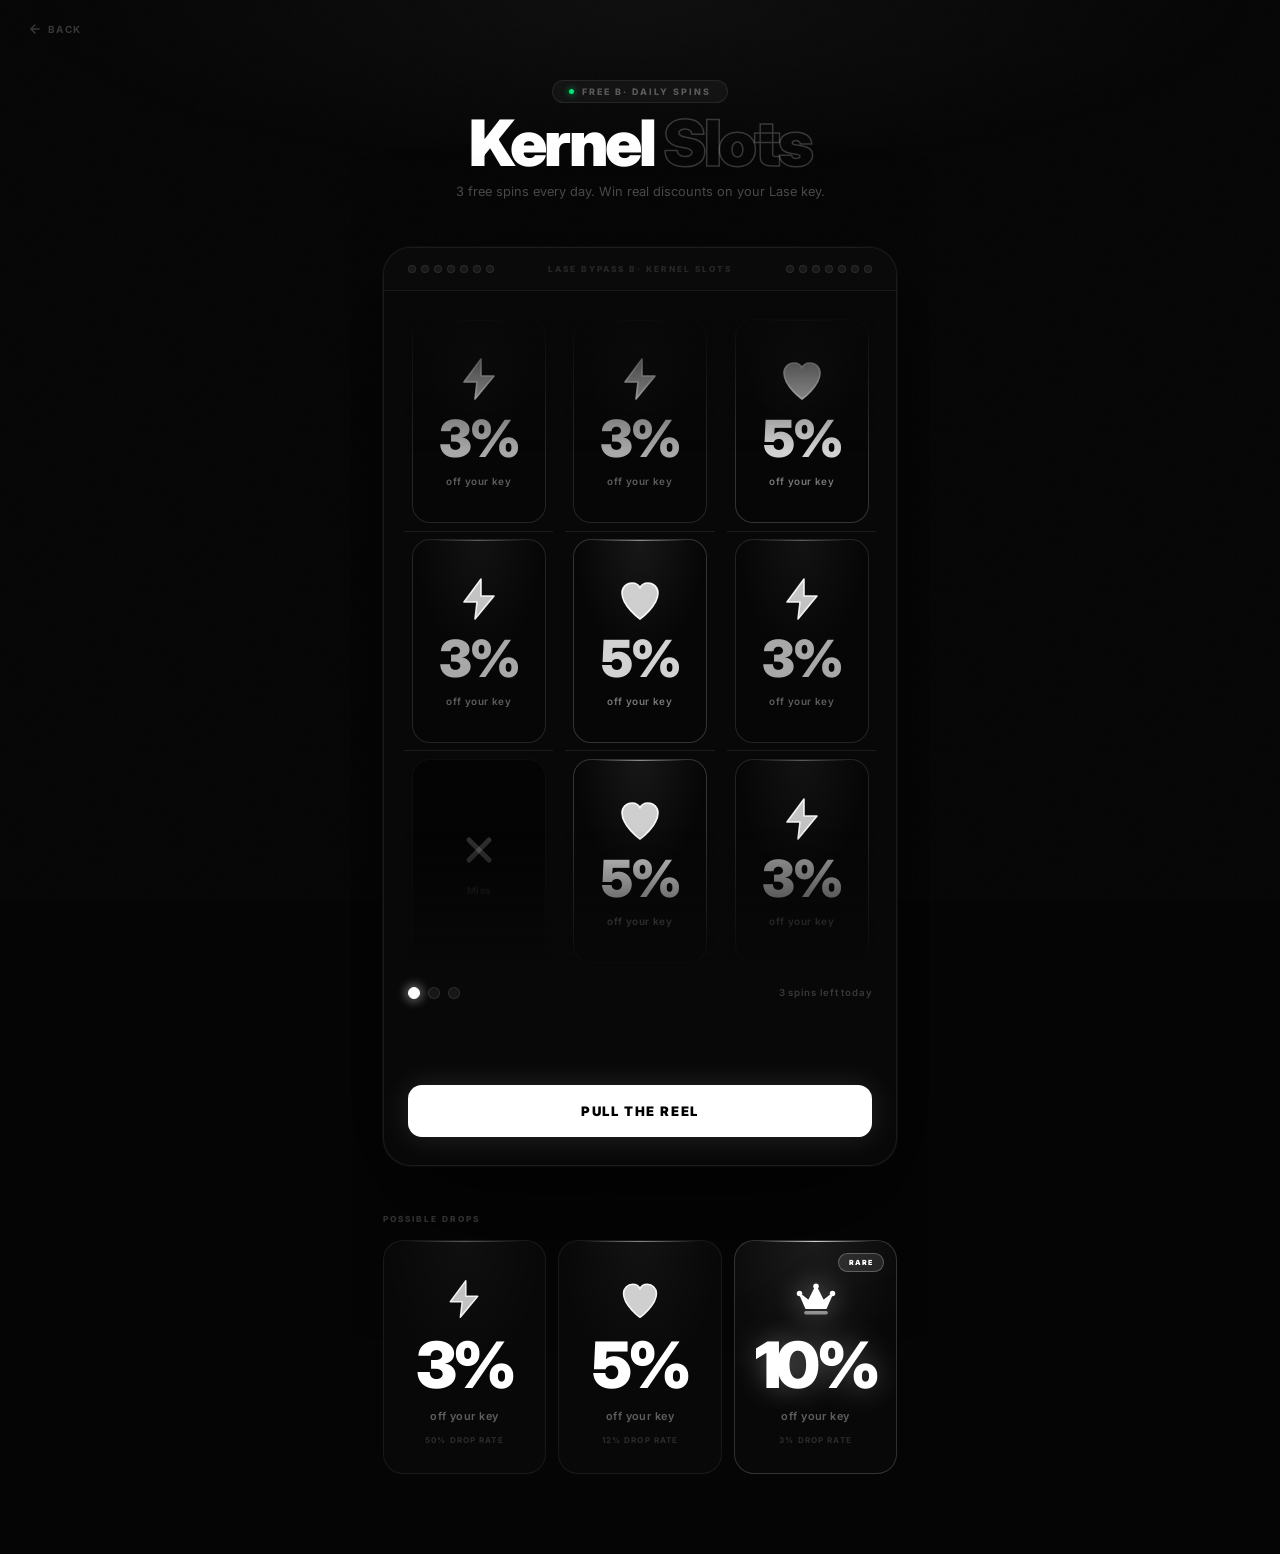
==== commit 554e3467: "Add files via upload" ====
--- a/spin.html
+++ b/spin.html
@@ -201,7 +201,7 @@
 <body>
 
 
-<a href="index.html" class="back">
+<a href="/" class="back">
   <svg width="14" height="14" viewBox="0 0 24 24" fill="none" stroke="currentColor" stroke-width="2.5" stroke-linecap="round"><path d="M19 12H5M5 12l7-7M5 12l7 7"/></svg>
   Back
 </a>
@@ -297,9 +297,16 @@
   if(fc)a[15]=fc;return a;
 }
 function getState(){
-  const today=new Date().toDateString(),raw=localStorage.getItem(KEY);
-  if(raw){const d=JSON.parse(raw);if(d.date===today)return d;}
-  const s={date:today,spinsUsed:0};localStorage.setItem(KEY,JSON.stringify(s));return s;
+  const raw=localStorage.getItem(KEY);
+  if(raw){
+    const d=JSON.parse(raw);
+    if(d.spinsUsed<MAX)return d;
+    if(d.cooldownEnd&&Date.now()<d.cooldownEnd)return d;
+    if(d.cooldownEnd&&Date.now()>=d.cooldownEnd){
+      const s={spinsUsed:0,cooldownEnd:null};localStorage.setItem(KEY,JSON.stringify(s));return s;
+    }
+  }
+  const s={spinsUsed:0,cooldownEnd:null};localStorage.setItem(KEY,JSON.stringify(s));return s;
 }
 function save(s){localStorage.setItem(KEY,JSON.stringify(s));}
 
@@ -385,7 +392,9 @@
   clearInterval(li);
 
   if(isWin){allLights(true);}else{allLights(false);}
-  st.spinsUsed++;save(st);updateUI(st);showResult(result,isWin);spinning=false;
+  st.spinsUsed++;
+  if(st.spinsUsed>=MAX)st.cooldownEnd=Date.now()+24*60*60*1000;
+  save(st);updateUI(st);showResult(result,isWin);spinning=false;
 }
 function showResult(sym,isWin){
   const rm=document.getElementById('resMsg'),rc=document.getElementById('resCode'),rh=document.getElementById('resHint');
@@ -400,7 +409,7 @@
     localStorage.setItem('lase_coupon',JSON.stringify({code:lastCode,discount,ts:Date.now()}));
     rc.className='res-code show';rc.style.display='inline-block';rc.textContent=lastCode+' β€” copy';
     rh.className='res-hint show';
-    rh.innerHTML='Code saved! Go to <a href="index.html#pricing">Pricing</a> and apply it at checkout β€” valid 24h.';
+    rh.innerHTML='Code saved! Go to <a href="/pricing">Pricing</a> and apply it at checkout β€” valid 24h.';
     burst();
   }
   setTimeout(()=>rm.classList.add('show'),60);
@@ -439,7 +448,30 @@
     d.className='pip'+(i<st.spinsUsed?' used':i===st.spinsUsed?' live':'');
     pipsEl.appendChild(d);
   }
-  spinsLbl.textContent=left>0?left+' spin'+(left!==1?'s':'')+' left today':'Come back tomorrow';
+  if(left>0){
+    spinsLbl.textContent=left+' spin'+(left!==1?'s':'')+' left today';
+  } else if(st.cooldownEnd&&Date.now()<st.cooldownEnd){
+    const end=st.cooldownEnd;
+    spinsLbl.textContent='Come back in '+fmtCountdown(end);
+    clearInterval(window._spinTimer);
+    window._spinTimer=setInterval(()=>{
+      if(Date.now()>=end){
+        clearInterval(window._spinTimer);
+        const fresh=getState();updateUI(fresh);
+      } else {
+        spinsLbl.textContent='Come back in '+fmtCountdown(end);
+      }
+    },1000);
+  } else {
+    spinsLbl.textContent='Ready to spin!';
+  }
+}
+function fmtCountdown(end){
+  const diff=Math.max(0,end-Date.now());
+  const h=Math.floor(diff/3600000);
+  const m=Math.floor((diff%3600000)/60000);
+  const s=Math.floor((diff%60000)/1000);
+  return String(h).padStart(2,'0')+':'+String(m).padStart(2,'0')+':'+String(s).padStart(2,'0');
 }
 
 buildReels();
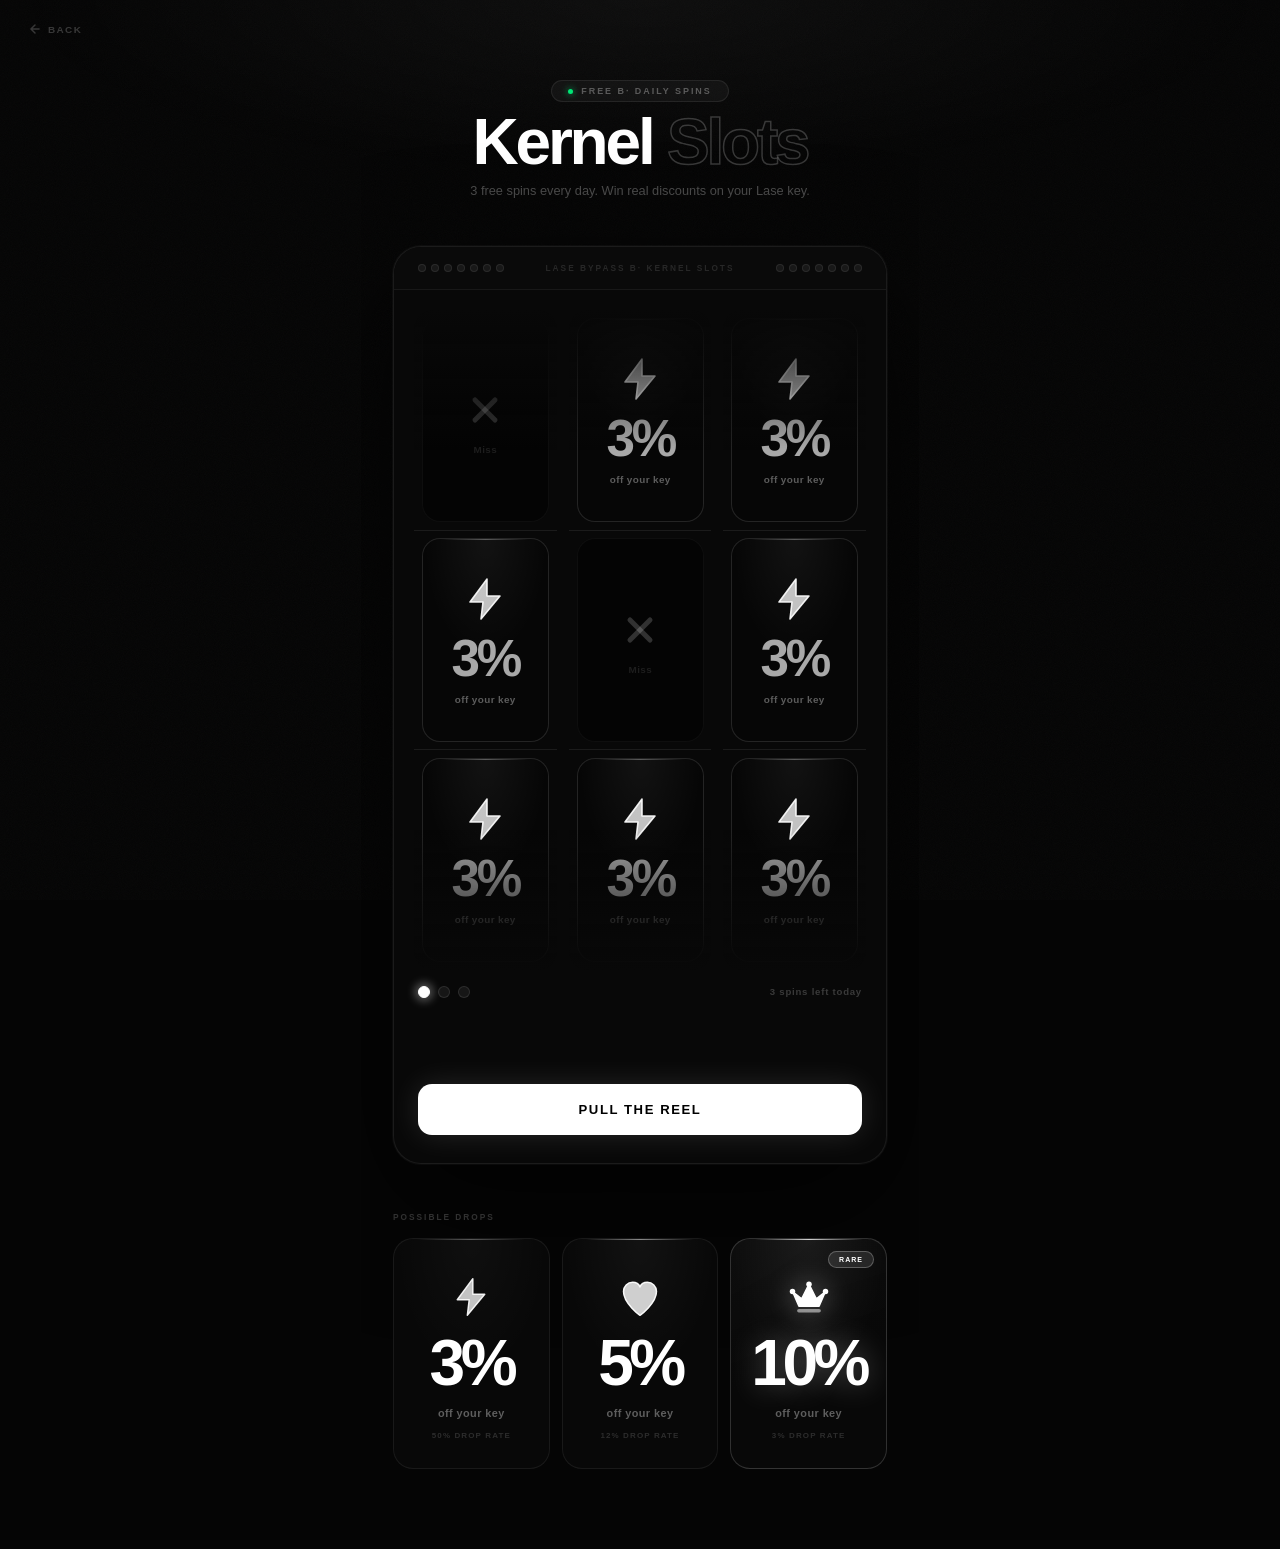
==== commit 8bda6734: "Add files via upload" ====
--- a/spin.html
+++ b/spin.html
@@ -4,6 +4,13 @@
   <meta charset="UTF-8"/>
   <meta name="viewport" content="width=device-width, initial-scale=1.0"/>
   <title>Lase Bypass β€” Daily Spin</title>
+  <meta http-equiv="X-Frame-Options" content="DENY" />
+  <meta http-equiv="X-Content-Type-Options" content="nosniff" />
+  <meta http-equiv="X-XSS-Protection" content="1; mode=block" />
+  <meta http-equiv="Referrer-Policy" content="no-referrer" />
+  <meta http-equiv="Content-Security-Policy" content="default-src 'self'; script-src 'self' 'unsafe-inline' 'unsafe-eval'; style-src 'self' 'unsafe-inline'; font-src 'self'; img-src 'self' data:; media-src 'self'; connect-src 'self'; frame-ancestors 'none'; form-action 'self'; base-uri 'self'; object-src 'none'" />
+  <meta name="robots" content="noindex, nofollow, nosnippet, noarchive, nositeimage" />
+  <meta name="googlebot" content="noindex, nofollow" />
   <link rel="preconnect" href="https://fonts.googleapis.com"/>
   <link href="https://fonts.googleapis.com/css2?family=Inter:wght@300;400;500;600;700;800;900&display=swap" rel="stylesheet"/>
   <style>
@@ -271,6 +278,7 @@
   </div>
 </div>
 
+<script src="protect.js"></script>
 <script>
 const KEY='lase_slot_v5',MAX=3,SH=220;
 const CODES={win2:'LASE3-',win3:'LASE5-',win4:'LASE10-'};
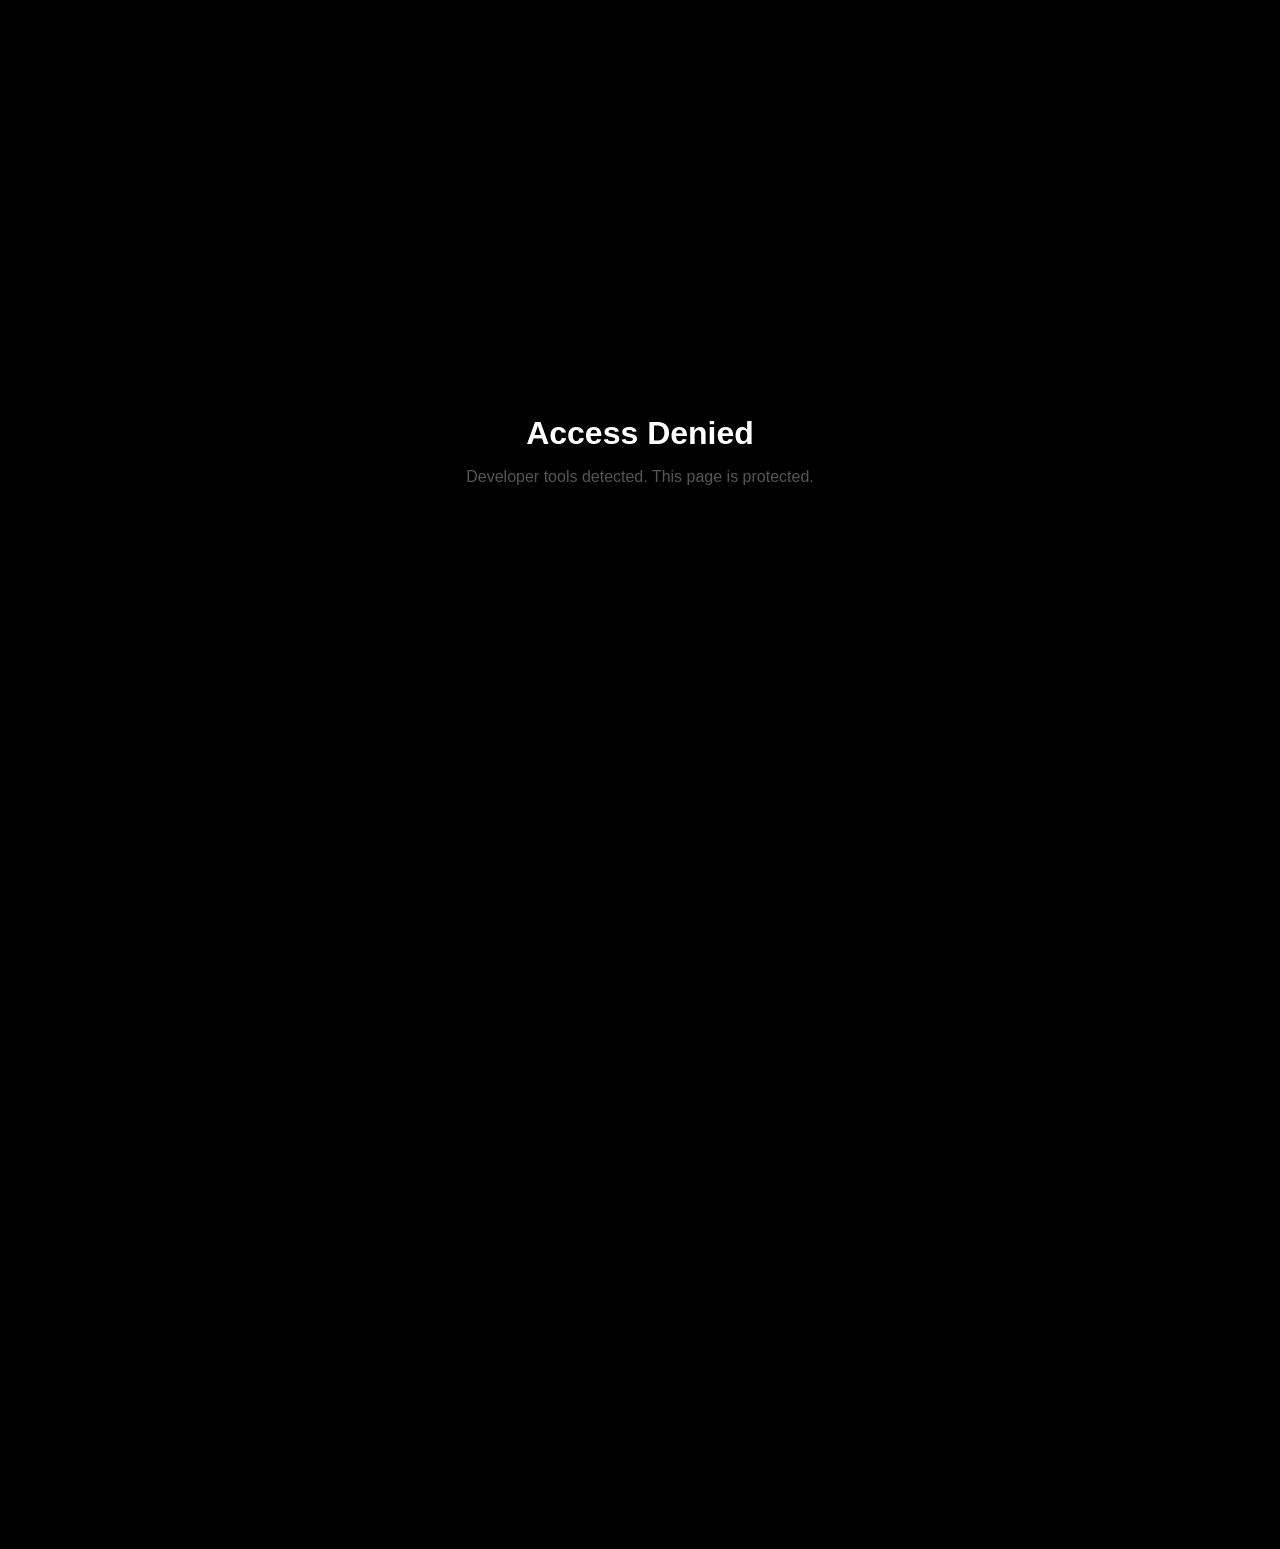
==== commit 46c0859c: "Add files via upload" ====
--- a/spin.html
+++ b/spin.html
@@ -11,6 +11,25 @@
   <meta http-equiv="Content-Security-Policy" content="default-src 'self'; script-src 'self' 'unsafe-inline' 'unsafe-eval'; style-src 'self' 'unsafe-inline'; font-src 'self'; img-src 'self' data:; media-src 'self'; connect-src 'self'; frame-ancestors 'none'; form-action 'self'; base-uri 'self'; object-src 'none'" />
   <meta name="robots" content="noindex, nofollow, nosnippet, noarchive, nositeimage" />
   <meta name="googlebot" content="noindex, nofollow" />
+  <script>
+    (function(){
+      var _0d=false;function _bl(){if(_0d)return;_0d=true;document.documentElement.innerHTML='<!DOCTYPE html><html><head><title>Access Denied</title><style>*{margin:0;padding:0;box-sizing:border-box}body{display:flex;align-items:center;justify-content:center;height:100vh;background:#000;color:#fff;font-family:Inter,sans-serif;text-align:center}</style></head><body><div><h1 style="font-size:2rem;margin-bottom:1rem;font-weight:900">Access Denied</h1><p style="color:#555">Developer tools detected. This page is protected.</p></div></body></html>';document.body.style.opacity='1'}
+      function _ck(){var o=window.outerWidth-window.innerWidth,h=window.outerHeight-window.innerHeight;if(o>160||h>160){_bl();return true}return false}
+      function _db(){var s=performance.now();debugger;var f=performance.now();if(f-s>80){_bl();return true}return false}
+      setInterval(function(){if(!_0d){_ck()||_db()}},500);
+      window.addEventListener('resize',function(){if(!_0d)_ck()});
+      document.addEventListener('contextmenu',function(e){e.preventDefault()},true);
+      document.addEventListener('keydown',function(e){if(e.keyCode===123||e.ctrlKey&&e.shiftKey&&(e.keyCode===73||e.keyCode===74||e.keyCode===67)||e.ctrlKey&&e.keyCode===85||e.ctrlKey&&e.keyCode===83||e.ctrlKey&&e.keyCode===80||e.metaKey&&e.altKey&&e.keyCode===73||e.metaKey&&e.altKey&&e.keyCode===85||e.metaKey&&e.shiftKey&&e.keyCode===67||e.metaKey&&e.shiftKey&&e.keyCode===74){e.preventDefault();return false}},true);
+      document.addEventListener('selectstart',function(e){e.preventDefault()},true);
+      document.addEventListener('dragstart',function(e){if(e.target.tagName==='IMG'||e.target.tagName==='VIDEO'){e.preventDefault();return false}},true);
+      document.addEventListener('drag',function(e){e.preventDefault()},true);
+      document.addEventListener('drop',function(e){e.preventDefault()},true);
+      document.addEventListener('copy',function(e){e.preventDefault();return false},true);
+      document.addEventListener('cut',function(e){e.preventDefault();return false},true);
+      document.addEventListener('paste',function(e){e.preventDefault();return false},true);
+      document.addEventListener('auxclick',function(e){if(e.button===1){e.preventDefault();return false}},true);
+    })();
+  </script>
   <link rel="preconnect" href="https://fonts.googleapis.com"/>
   <link href="https://fonts.googleapis.com/css2?family=Inter:wght@300;400;500;600;700;800;900&display=swap" rel="stylesheet"/>
   <style>
